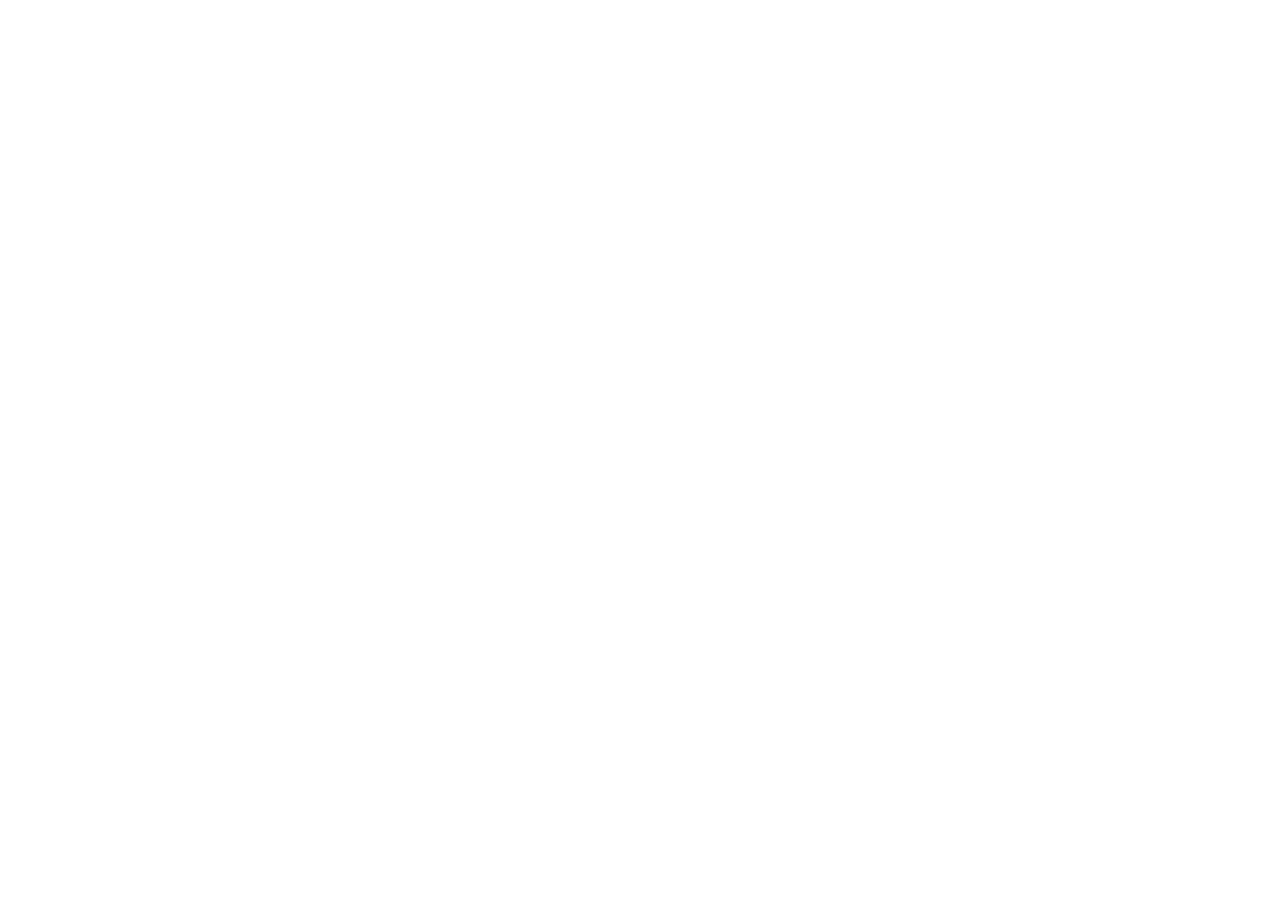
==== index.html @ 71993f77 "Add files via upload" ====
<!DOCTYPE html>
<html lang="ru">
<head>
	<meta http-equiv="Content-Type" content="text/html; charset=utf-8" />
	<meta name="format-detection" content="telephone=no">
	<meta name="viewport" content="width=device-width, initial-scale=1, user-scalable=no, maximum-scale=1">
	<title>TaxiGo admin - Routes Panel</title>
	<link rel="stylesheet" type="text/css" href="css/style.css?ver1.0" />
</head>
<body class="loaded bg-login">



	<div class="admin-login">
		<div class="logo">
			<a href="#"><img src="img/logo-dark.png" alt=""></a>
			<span class="logo__slogan">admin</span>
		</div>
		<form action="#">
			<p>Войти в админ-панель</p>

			<div class="form-field">
				<input type="text" class="form-input form-input--lg" placeholder="Логин">
			</div>
			<div class="form-field">
				<input type="password" class="form-input form-input--lg" placeholder="Пароль">
			</div>
			<input type="submit" value="Войти в панель" class="btn btn--block btn--lg">
			
		</form>
	</div>



<div class="icon-load"></div>
<script src="js/all.js?ver1.0"></script>


</body>
</html>
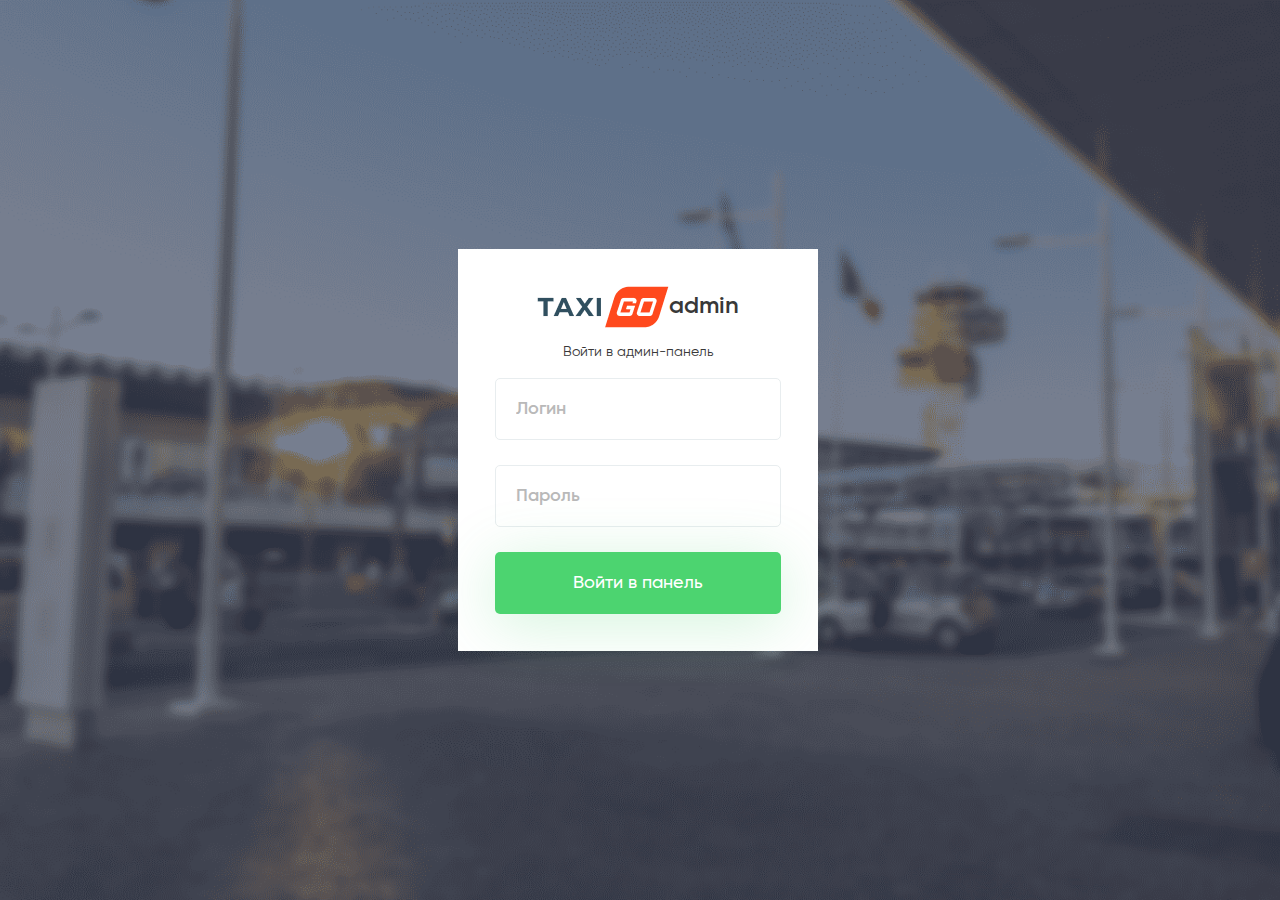
==== commit afb826d7: "Add files via upload" ====
--- a/index.html
+++ b/index.html
@@ -10,7 +10,7 @@
 <body class="loaded bg-login">
 
 
-
+<div class="box-admin">
 	<div class="admin-login">
 		<div class="logo">
 			<a href="#"><img src="img/logo-dark.png" alt=""></a>
@@ -29,7 +29,7 @@
 			
 		</form>
 	</div>
-
+</div>
 
 
 <div class="icon-load"></div>
--- a/css/style.css
+++ b/css/style.css
@@ -7,5 +7,5 @@
  * Copyright 2011-2018 The Bootstrap Authors
  * Copyright 2011-2018 Twitter, Inc.
  * Licensed under MIT (https://github.com/twbs/bootstrap/blob/master/LICENSE)
- */.container{width:100%;padding-right:1.5rem;padding-left:1.5rem;margin-right:auto;margin-left:auto}@media (min-width:1025px){.container{max-width:96rem}}@media (min-width:1200px){.container{max-width:117rem}}.container-fluid{width:100%;padding-right:1.5rem;padding-left:1.5rem;margin-right:auto;margin-left:auto}.row{display:-webkit-box;display:-webkit-flex;display:-ms-flexbox;display:flex;-webkit-flex-wrap:wrap;-ms-flex-wrap:wrap;flex-wrap:wrap;margin-right:-1.5rem;margin-left:-1.5rem}.no-gutters{margin-right:0;margin-left:0}.no-gutters>.col,.no-gutters>[class*=col-]{padding-right:0;padding-left:0}.col,.col-1,.col-10,.col-11,.col-12,.col-2,.col-3,.col-4,.col-5,.col-6,.col-7,.col-8,.col-9,.col-auto,.col-lg,.col-lg-1,.col-lg-10,.col-lg-11,.col-lg-12,.col-lg-2,.col-lg-3,.col-lg-4,.col-lg-5,.col-lg-6,.col-lg-7,.col-lg-8,.col-lg-9,.col-lg-auto,.col-md,.col-md-1,.col-md-10,.col-md-11,.col-md-12,.col-md-2,.col-md-3,.col-md-4,.col-md-5,.col-md-6,.col-md-7,.col-md-8,.col-md-9,.col-md-auto,.col-sm,.col-sm-1,.col-sm-10,.col-sm-11,.col-sm-12,.col-sm-2,.col-sm-3,.col-sm-4,.col-sm-5,.col-sm-6,.col-sm-7,.col-sm-8,.col-sm-9,.col-sm-auto,.col-xl,.col-xl-1,.col-xl-10,.col-xl-11,.col-xl-12,.col-xl-2,.col-xl-3,.col-xl-4,.col-xl-5,.col-xl-6,.col-xl-7,.col-xl-8,.col-xl-9,.col-xl-auto{position:relative;width:100%;padding-right:1.5rem;padding-left:1.5rem}.col{-ms-flex-preferred-size:0;flex-basis:0;-ms-flex-positive:1;flex-grow:1;max-width:100%}.col-auto{-ms-flex:0 0 auto;flex:0 0 auto;width:auto;max-width:100%}.col-1{-webkit-flex:0 0 8.333333%;-ms-flex:0 0 8.333333%;flex:0 0 8.333333%;max-width:8.333333%}.col-2{-webkit-flex:0 0 16.666667%;-ms-flex:0 0 16.666667%;flex:0 0 16.666667%;max-width:16.666667%}.col-3{-webkit-flex:0 0 25%;-ms-flex:0 0 25%;flex:0 0 25%;max-width:25%}.col-4{-webkit-flex:0 0 33.333333%;-ms-flex:0 0 33.333333%;flex:0 0 33.333333%;max-width:33.333333%}.col-5{-webkit-flex:0 0 41.666667%;-ms-flex:0 0 41.666667%;flex:0 0 41.666667%;max-width:41.666667%}.col-6{-webkit-flex:0 0 50%;-ms-flex:0 0 50%;flex:0 0 50%;max-width:50%}.col-7{-webkit-flex:0 0 58.333333%;-ms-flex:0 0 58.333333%;flex:0 0 58.333333%;max-width:58.333333%}.col-8{-webkit-flex:0 0 66.666667%;-ms-flex:0 0 66.666667%;flex:0 0 66.666667%;max-width:66.666667%}.col-9{-webkit-flex:0 0 75%;-ms-flex:0 0 75%;flex:0 0 75%;max-width:75%}.col-10{-webkit-flex:0 0 83.333333%;-ms-flex:0 0 83.333333%;flex:0 0 83.333333%;max-width:83.333333%}.col-11{-webkit-flex:0 0 91.666667%;-ms-flex:0 0 91.666667%;flex:0 0 91.666667%;max-width:91.666667%}.col-12{-webkit-flex:0 0 100%;-ms-flex:0 0 100%;flex:0 0 100%;max-width:100%}.order-first{-ms-flex-order:-1;order:-1}.order-last{-ms-flex-order:13;order:13}.order-0{-ms-flex-order:0;order:0}.order-1{-ms-flex-order:1;order:1}.order-2{-ms-flex-order:2;order:2}.order-3{-ms-flex-order:3;order:3}.order-4{-ms-flex-order:4;order:4}.order-5{-ms-flex-order:5;order:5}.order-6{-ms-flex-order:6;order:6}.order-7{-ms-flex-order:7;order:7}.order-8{-ms-flex-order:8;order:8}.order-9{-ms-flex-order:9;order:9}.order-10{-ms-flex-order:10;order:10}.order-11{-ms-flex-order:11;order:11}.order-12{-ms-flex-order:12;order:12}.offset-1{margin-left:8.333333%}.offset-2{margin-left:16.666667%}.offset-3{margin-left:25%}.offset-4{margin-left:33.333333%}.offset-5{margin-left:41.666667%}.offset-6{margin-left:50%}.offset-7{margin-left:58.333333%}.offset-8{margin-left:66.666667%}.offset-9{margin-left:75%}.offset-10{margin-left:83.333333%}.offset-11{margin-left:91.666667%}@media (min-width:576px){.col-sm{-ms-flex-preferred-size:0;flex-basis:0;-ms-flex-positive:1;flex-grow:1;max-width:100%}.col-sm-auto{-ms-flex:0 0 auto;flex:0 0 auto;width:auto;max-width:100%}.col-sm-1{-webkit-flex:0 0 8.333333%;-ms-flex:0 0 8.333333%;flex:0 0 8.333333%;max-width:8.333333%}.col-sm-2{-webkit-flex:0 0 16.666667%;-ms-flex:0 0 16.666667%;flex:0 0 16.666667%;max-width:16.666667%}.col-sm-3{-webkit-flex:0 0 25%;-ms-flex:0 0 25%;flex:0 0 25%;max-width:25%}.col-sm-4{-webkit-flex:0 0 33.333333%;-ms-flex:0 0 33.333333%;flex:0 0 33.333333%;max-width:33.333333%}.col-sm-5{-webkit-flex:0 0 41.666667%;-ms-flex:0 0 41.666667%;flex:0 0 41.666667%;max-width:41.666667%}.col-sm-6{-webkit-flex:0 0 50%;-ms-flex:0 0 50%;flex:0 0 50%;max-width:50%}.col-sm-7{-webkit-flex:0 0 58.333333%;-ms-flex:0 0 58.333333%;flex:0 0 58.333333%;max-width:58.333333%}.col-sm-8{-webkit-flex:0 0 66.666667%;-ms-flex:0 0 66.666667%;flex:0 0 66.666667%;max-width:66.666667%}.col-sm-9{-webkit-flex:0 0 75%;-ms-flex:0 0 75%;flex:0 0 75%;max-width:75%}.col-sm-10{-webkit-flex:0 0 83.333333%;-ms-flex:0 0 83.333333%;flex:0 0 83.333333%;max-width:83.333333%}.col-sm-11{-webkit-flex:0 0 91.666667%;-ms-flex:0 0 91.666667%;flex:0 0 91.666667%;max-width:91.666667%}.col-sm-12{-webkit-flex:0 0 100%;-ms-flex:0 0 100%;flex:0 0 100%;max-width:100%}.order-sm-first{-ms-flex-order:-1;order:-1}.order-sm-last{-ms-flex-order:13;order:13}.order-sm-0{-ms-flex-order:0;order:0}.order-sm-1{-ms-flex-order:1;order:1}.order-sm-2{-ms-flex-order:2;order:2}.order-sm-3{-ms-flex-order:3;order:3}.order-sm-4{-ms-flex-order:4;order:4}.order-sm-5{-ms-flex-order:5;order:5}.order-sm-6{-ms-flex-order:6;order:6}.order-sm-7{-ms-flex-order:7;order:7}.order-sm-8{-ms-flex-order:8;order:8}.order-sm-9{-ms-flex-order:9;order:9}.order-sm-10{-ms-flex-order:10;order:10}.order-sm-11{-ms-flex-order:11;order:11}.order-sm-12{-ms-flex-order:12;order:12}.offset-sm-0{margin-left:0}.offset-sm-1{margin-left:8.333333%}.offset-sm-2{margin-left:16.666667%}.offset-sm-3{margin-left:25%}.offset-sm-4{margin-left:33.333333%}.offset-sm-5{margin-left:41.666667%}.offset-sm-6{margin-left:50%}.offset-sm-7{margin-left:58.333333%}.offset-sm-8{margin-left:66.666667%}.offset-sm-9{margin-left:75%}.offset-sm-10{margin-left:83.333333%}.offset-sm-11{margin-left:91.666667%}}@media (min-width:768px){.col-md{-ms-flex-preferred-size:0;flex-basis:0;-ms-flex-positive:1;flex-grow:1;max-width:100%}.col-md-auto{-ms-flex:0 0 auto;flex:0 0 auto;width:auto;max-width:100%}.col-md-1{-webkit-flex:0 0 8.333333%;-ms-flex:0 0 8.333333%;flex:0 0 8.333333%;max-width:8.333333%}.col-md-2{-webkit-flex:0 0 16.666667%;-ms-flex:0 0 16.666667%;flex:0 0 16.666667%;max-width:16.666667%}.col-md-3{-webkit-flex:0 0 25%;-ms-flex:0 0 25%;flex:0 0 25%;max-width:25%}.col-md-4{-webkit-flex:0 0 33.333333%;-ms-flex:0 0 33.333333%;flex:0 0 33.333333%;max-width:33.333333%}.col-md-5{-webkit-flex:0 0 41.666667%;-ms-flex:0 0 41.666667%;flex:0 0 41.666667%;max-width:41.666667%}.col-md-6{-webkit-flex:0 0 50%;-ms-flex:0 0 50%;flex:0 0 50%;max-width:50%}.col-md-7{-webkit-flex:0 0 58.333333%;-ms-flex:0 0 58.333333%;flex:0 0 58.333333%;max-width:58.333333%}.col-md-8{-webkit-flex:0 0 66.666667%;-ms-flex:0 0 66.666667%;flex:0 0 66.666667%;max-width:66.666667%}.col-md-9{-webkit-flex:0 0 75%;-ms-flex:0 0 75%;flex:0 0 75%;max-width:75%}.col-md-10{-webkit-flex:0 0 83.333333%;-ms-flex:0 0 83.333333%;flex:0 0 83.333333%;max-width:83.333333%}.col-md-11{-webkit-flex:0 0 91.666667%;-ms-flex:0 0 91.666667%;flex:0 0 91.666667%;max-width:91.666667%}.col-md-12{-webkit-flex:0 0 100%;-ms-flex:0 0 100%;flex:0 0 100%;max-width:100%}.order-md-first{-ms-flex-order:-1;order:-1}.order-md-last{-ms-flex-order:13;order:13}.order-md-0{-ms-flex-order:0;order:0}.order-md-1{-ms-flex-order:1;order:1}.order-md-2{-ms-flex-order:2;order:2}.order-md-3{-ms-flex-order:3;order:3}.order-md-4{-ms-flex-order:4;order:4}.order-md-5{-ms-flex-order:5;order:5}.order-md-6{-ms-flex-order:6;order:6}.order-md-7{-ms-flex-order:7;order:7}.order-md-8{-ms-flex-order:8;order:8}.order-md-9{-ms-flex-order:9;order:9}.order-md-10{-ms-flex-order:10;order:10}.order-md-11{-ms-flex-order:11;order:11}.order-md-12{-ms-flex-order:12;order:12}.offset-md-0{margin-left:0}.offset-md-1{margin-left:8.333333%}.offset-md-2{margin-left:16.666667%}.offset-md-3{margin-left:25%}.offset-md-4{margin-left:33.333333%}.offset-md-5{margin-left:41.666667%}.offset-md-6{margin-left:50%}.offset-md-7{margin-left:58.333333%}.offset-md-8{margin-left:66.666667%}.offset-md-9{margin-left:75%}.offset-md-10{margin-left:83.333333%}.offset-md-11{margin-left:91.666667%}}@media (min-width:1025px){.col-lg{-ms-flex-preferred-size:0;flex-basis:0;-ms-flex-positive:1;flex-grow:1;max-width:100%}.col-lg-auto{-ms-flex:0 0 auto;flex:0 0 auto;width:auto;max-width:100%}.col-lg-1{-webkit-flex:0 0 8.333333%;-ms-flex:0 0 8.333333%;flex:0 0 8.333333%;max-width:8.333333%}.col-lg-2{-webkit-flex:0 0 16.666667%;-ms-flex:0 0 16.666667%;flex:0 0 16.666667%;max-width:16.666667%}.col-lg-3{-webkit-flex:0 0 25%;-ms-flex:0 0 25%;flex:0 0 25%;max-width:25%}.col-lg-4{-webkit-flex:0 0 33.333333%;-ms-flex:0 0 33.333333%;flex:0 0 33.333333%;max-width:33.333333%}.col-lg-5{-webkit-flex:0 0 41.666667%;-ms-flex:0 0 41.666667%;flex:0 0 41.666667%;max-width:41.666667%}.col-lg-6{-webkit-flex:0 0 50%;-ms-flex:0 0 50%;flex:0 0 50%;max-width:50%}.col-lg-7{-webkit-flex:0 0 58.333333%;-ms-flex:0 0 58.333333%;flex:0 0 58.333333%;max-width:58.333333%}.col-lg-8{-webkit-flex:0 0 66.666667%;-ms-flex:0 0 66.666667%;flex:0 0 66.666667%;max-width:66.666667%}.col-lg-9{-webkit-flex:0 0 75%;-ms-flex:0 0 75%;flex:0 0 75%;max-width:75%}.col-lg-10{-webkit-flex:0 0 83.333333%;-ms-flex:0 0 83.333333%;flex:0 0 83.333333%;max-width:83.333333%}.col-lg-11{-webkit-flex:0 0 91.666667%;-ms-flex:0 0 91.666667%;flex:0 0 91.666667%;max-width:91.666667%}.col-lg-12{-webkit-flex:0 0 100%;-ms-flex:0 0 100%;flex:0 0 100%;max-width:100%}.order-lg-first{-ms-flex-order:-1;order:-1}.order-lg-last{-ms-flex-order:13;order:13}.order-lg-0{-ms-flex-order:0;order:0}.order-lg-1{-ms-flex-order:1;order:1}.order-lg-2{-ms-flex-order:2;order:2}.order-lg-3{-ms-flex-order:3;order:3}.order-lg-4{-ms-flex-order:4;order:4}.order-lg-5{-ms-flex-order:5;order:5}.order-lg-6{-ms-flex-order:6;order:6}.order-lg-7{-ms-flex-order:7;order:7}.order-lg-8{-ms-flex-order:8;order:8}.order-lg-9{-ms-flex-order:9;order:9}.order-lg-10{-ms-flex-order:10;order:10}.order-lg-11{-ms-flex-order:11;order:11}.order-lg-12{-ms-flex-order:12;order:12}.offset-lg-0{margin-left:0}.offset-lg-1{margin-left:8.333333%}.offset-lg-2{margin-left:16.666667%}.offset-lg-3{margin-left:25%}.offset-lg-4{margin-left:33.333333%}.offset-lg-5{margin-left:41.666667%}.offset-lg-6{margin-left:50%}.offset-lg-7{margin-left:58.333333%}.offset-lg-8{margin-left:66.666667%}.offset-lg-9{margin-left:75%}.offset-lg-10{margin-left:83.333333%}.offset-lg-11{margin-left:91.666667%}}@media (min-width:1200px){.col-xl{-ms-flex-preferred-size:0;flex-basis:0;-ms-flex-positive:1;flex-grow:1;max-width:100%}.col-xl-auto{-ms-flex:0 0 auto;flex:0 0 auto;width:auto;max-width:100%}.col-xl-1{-webkit-flex:0 0 8.333333%;-ms-flex:0 0 8.333333%;flex:0 0 8.333333%;max-width:8.333333%}.col-xl-2{-webkit-flex:0 0 16.666667%;-ms-flex:0 0 16.666667%;flex:0 0 16.666667%;max-width:16.666667%}.col-xl-3{-webkit-flex:0 0 25%;-ms-flex:0 0 25%;flex:0 0 25%;max-width:25%}.col-xl-4{-webkit-flex:0 0 33.333333%;-ms-flex:0 0 33.333333%;flex:0 0 33.333333%;max-width:33.333333%}.col-xl-5{-webkit-flex:0 0 41.666667%;-ms-flex:0 0 41.666667%;flex:0 0 41.666667%;max-width:41.666667%}.col-xl-6{-webkit-flex:0 0 50%;-ms-flex:0 0 50%;flex:0 0 50%;max-width:50%}.col-xl-7{-webkit-flex:0 0 58.333333%;-ms-flex:0 0 58.333333%;flex:0 0 58.333333%;max-width:58.333333%}.col-xl-8{-webkit-flex:0 0 66.666667%;-ms-flex:0 0 66.666667%;flex:0 0 66.666667%;max-width:66.666667%}.col-xl-9{-webkit-flex:0 0 75%;-ms-flex:0 0 75%;flex:0 0 75%;max-width:75%}.col-xl-10{-webkit-flex:0 0 83.333333%;-ms-flex:0 0 83.333333%;flex:0 0 83.333333%;max-width:83.333333%}.col-xl-11{-webkit-flex:0 0 91.666667%;-ms-flex:0 0 91.666667%;flex:0 0 91.666667%;max-width:91.666667%}.col-xl-12{-webkit-flex:0 0 100%;-ms-flex:0 0 100%;flex:0 0 100%;max-width:100%}.order-xl-first{-ms-flex-order:-1;order:-1}.order-xl-last{-ms-flex-order:13;order:13}.order-xl-0{-ms-flex-order:0;order:0}.order-xl-1{-ms-flex-order:1;order:1}.order-xl-2{-ms-flex-order:2;order:2}.order-xl-3{-ms-flex-order:3;order:3}.order-xl-4{-ms-flex-order:4;order:4}.order-xl-5{-ms-flex-order:5;order:5}.order-xl-6{-ms-flex-order:6;order:6}.order-xl-7{-ms-flex-order:7;order:7}.order-xl-8{-ms-flex-order:8;order:8}.order-xl-9{-ms-flex-order:9;order:9}.order-xl-10{-ms-flex-order:10;order:10}.order-xl-11{-ms-flex-order:11;order:11}.order-xl-12{-ms-flex-order:12;order:12}.offset-xl-0{margin-left:0}.offset-xl-1{margin-left:8.333333%}.offset-xl-2{margin-left:16.666667%}.offset-xl-3{margin-left:25%}.offset-xl-4{margin-left:33.333333%}.offset-xl-5{margin-left:41.666667%}.offset-xl-6{margin-left:50%}.offset-xl-7{margin-left:58.333333%}.offset-xl-8{margin-left:66.666667%}.offset-xl-9{margin-left:75%}.offset-xl-10{margin-left:83.333333%}.offset-xl-11{margin-left:91.666667%}}@media (min-width:1600px){.col-xxl{-ms-flex-preferred-size:0;flex-basis:0;-ms-flex-positive:1;flex-grow:1;max-width:100%}.col-xxl-auto{-ms-flex:0 0 auto;flex:0 0 auto;width:auto;max-width:100%}.col-xxl-1{-webkit-flex:0 0 8.333333%;-ms-flex:0 0 8.333333%;flex:0 0 8.333333%;max-width:8.333333%}.col-xxl-2{-webkit-flex:0 0 16.666667%;-ms-flex:0 0 16.666667%;flex:0 0 16.666667%;max-width:16.666667%}.col-xxl-3{-webkit-flex:0 0 25%;-ms-flex:0 0 25%;flex:0 0 25%;max-width:25%}.col-xxl-4{-webkit-flex:0 0 33.333333%;-ms-flex:0 0 33.333333%;flex:0 0 33.333333%;max-width:33.333333%}.col-xxl-5{-webkit-flex:0 0 41.666667%;-ms-flex:0 0 41.666667%;flex:0 0 41.666667%;max-width:41.666667%}.col-xxl-6{-webkit-flex:0 0 50%;-ms-flex:0 0 50%;flex:0 0 50%;max-width:50%}.col-xxl-7{-webkit-flex:0 0 58.333333%;-ms-flex:0 0 58.333333%;flex:0 0 58.333333%;max-width:58.333333%}.col-xxl-8{-webkit-flex:0 0 66.666667%;-ms-flex:0 0 66.666667%;flex:0 0 66.666667%;max-width:66.666667%}.col-xxl-9{-webkit-flex:0 0 75%;-ms-flex:0 0 75%;flex:0 0 75%;max-width:75%}.col-xxl-10{-webkit-flex:0 0 83.333333%;-ms-flex:0 0 83.333333%;flex:0 0 83.333333%;max-width:83.333333%}.col-xxl-11{-webkit-flex:0 0 91.666667%;-ms-flex:0 0 91.666667%;flex:0 0 91.666667%;max-width:91.666667%}.col-xxl-12{-webkit-flex:0 0 100%;-ms-flex:0 0 100%;flex:0 0 100%;max-width:100%}.order-xxl-first{-ms-flex-order:-1;order:-1}.order-xxl-last{-ms-flex-order:13;order:13}.order-xxl-0{-ms-flex-order:0;order:0}.order-xxl-1{-ms-flex-order:1;order:1}.order-xxl-2{-ms-flex-order:2;order:2}.order-xxl-3{-ms-flex-order:3;order:3}.order-xxl-4{-ms-flex-order:4;order:4}.order-xxl-5{-ms-flex-order:5;order:5}.order-xxl-6{-ms-flex-order:6;order:6}.order-xxl-7{-ms-flex-order:7;order:7}.order-xxl-8{-ms-flex-order:8;order:8}.order-xxl-9{-ms-flex-order:9;order:9}.order-xxl-10{-ms-flex-order:10;order:10}.order-xxl-11{-ms-flex-order:11;order:11}.order-xxl-12{-ms-flex-order:12;order:12}.offset-xxl-0{margin-left:0}.offset-xxl-1{margin-left:8.333333%}.offset-xxl-2{margin-left:16.666667%}.offset-xxl-3{margin-left:25%}.offset-xxl-4{margin-left:33.333333%}.offset-xxl-5{margin-left:41.666667%}.offset-xxl-6{margin-left:50%}.offset-xxl-7{margin-left:58.333333%}.offset-xxl-8{margin-left:66.666667%}.offset-xxl-9{margin-left:75%}.offset-xxl-10{margin-left:83.333333%}.offset-xxl-11{margin-left:91.666667%}}.d-none{display:none!important}.d-inline{display:inline!important}.d-inline-block{display:inline-block!important}.d-block{display:block!important}.d-table{display:table!important}.d-table-row{display:table-row!important}.d-table-cell{display:table-cell!important}.d-flex{display:-ms-flexbox!important;display:flex!important}.d-inline-flex{display:-ms-inline-flexbox!important;display:inline-flex!important}@media (min-width:576px){.d-sm-none{display:none!important}.d-sm-inline{display:inline!important}.d-sm-inline-block{display:inline-block!important}.d-sm-block{display:block!important}.d-sm-table{display:table!important}.d-sm-table-row{display:table-row!important}.d-sm-table-cell{display:table-cell!important}.d-sm-flex{display:-ms-flexbox!important;display:flex!important}.d-sm-inline-flex{display:-ms-inline-flexbox!important;display:inline-flex!important}}@media (min-width:768px){.d-md-none{display:none!important}.d-md-inline{display:inline!important}.d-md-inline-block{display:inline-block!important}.d-md-block{display:block!important}.d-md-table{display:table!important}.d-md-table-row{display:table-row!important}.d-md-table-cell{display:table-cell!important}.d-md-flex{display:-ms-flexbox!important;display:flex!important}.d-md-inline-flex{display:-ms-inline-flexbox!important;display:inline-flex!important}}@media (min-width:1025px){.d-lg-none{display:none!important}.d-lg-inline{display:inline!important}.d-lg-inline-block{display:inline-block!important}.d-lg-block{display:block!important}.d-lg-table{display:table!important}.d-lg-table-row{display:table-row!important}.d-lg-table-cell{display:table-cell!important}.d-lg-flex{display:-ms-flexbox!important;display:flex!important}.d-lg-inline-flex{display:-ms-inline-flexbox!important;display:inline-flex!important}}@media (min-width:1200px){.d-xl-none{display:none!important}.d-xl-inline{display:inline!important}.d-xl-inline-block{display:inline-block!important}.d-xl-block{display:block!important}.d-xl-table{display:table!important}.d-xl-table-row{display:table-row!important}.d-xl-table-cell{display:table-cell!important}.d-xl-flex{display:-ms-flexbox!important;display:flex!important}.d-xl-inline-flex{display:-ms-inline-flexbox!important;display:inline-flex!important}}@media print{.d-print-none{display:none!important}.d-print-inline{display:inline!important}.d-print-inline-block{display:inline-block!important}.d-print-block{display:block!important}.d-print-table{display:table!important}.d-print-table-row{display:table-row!important}.d-print-table-cell{display:table-cell!important}.d-print-flex{display:-ms-flexbox!important;display:flex!important}.d-print-inline-flex{display:-ms-inline-flexbox!important;display:inline-flex!important}}.flex-row{-ms-flex-direction:row!important;flex-direction:row!important}.flex-column{-ms-flex-direction:column!important;flex-direction:column!important}.flex-row-reverse{-ms-flex-direction:row-reverse!important;flex-direction:row-reverse!important}.flex-column-reverse{-ms-flex-direction:column-reverse!important;flex-direction:column-reverse!important}.flex-wrap{-ms-flex-wrap:wrap!important;flex-wrap:wrap!important}.flex-nowrap{-ms-flex-wrap:nowrap!important;flex-wrap:nowrap!important}.flex-wrap-reverse{-ms-flex-wrap:wrap-reverse!important;flex-wrap:wrap-reverse!important}.flex-fill{-ms-flex:1 1 auto!important;flex:1 1 auto!important}.flex-grow-0{-ms-flex-positive:0!important;flex-grow:0!important}.flex-grow-1{-ms-flex-positive:1!important;flex-grow:1!important}.flex-shrink-0{-ms-flex-negative:0!important;flex-shrink:0!important}.flex-shrink-1{-ms-flex-negative:1!important;flex-shrink:1!important}.justify-content-start{-ms-flex-pack:start!important;justify-content:flex-start!important}.justify-content-end{-ms-flex-pack:end!important;justify-content:flex-end!important}.justify-content-center{-ms-flex-pack:center!important;justify-content:center!important}.justify-content-between{-ms-flex-pack:justify!important;justify-content:space-between!important}.justify-content-around{-ms-flex-pack:distribute!important;justify-content:space-around!important}.align-items-start{-ms-flex-align:start!important;align-items:flex-start!important}.align-items-end{-ms-flex-align:end!important;align-items:flex-end!important}.align-items-center{-ms-flex-align:center!important;align-items:center!important}.align-items-baseline{-ms-flex-align:baseline!important;align-items:baseline!important}.align-items-stretch{-ms-flex-align:stretch!important;align-items:stretch!important}.align-content-start{-ms-flex-line-pack:start!important;align-content:flex-start!important}.align-content-end{-ms-flex-line-pack:end!important;align-content:flex-end!important}.align-content-center{-ms-flex-line-pack:center!important;align-content:center!important}.align-content-between{-ms-flex-line-pack:justify!important;align-content:space-between!important}.align-content-around{-ms-flex-line-pack:distribute!important;align-content:space-around!important}.align-content-stretch{-ms-flex-line-pack:stretch!important;align-content:stretch!important}.align-self-auto{-ms-flex-item-align:auto!important;align-self:auto!important}.align-self-start{-ms-flex-item-align:start!important;align-self:flex-start!important}.align-self-end{-ms-flex-item-align:end!important;align-self:flex-end!important}.align-self-center{-ms-flex-item-align:center!important;align-self:center!important}.align-self-baseline{-ms-flex-item-align:baseline!important;align-self:baseline!important}.align-self-stretch{-ms-flex-item-align:stretch!important;align-self:stretch!important}.m-0{margin:0!important}.mt-0,.my-0{margin-top:0!important}.mr-0,.mx-0{margin-right:0!important}.mb-0,.my-0{margin-bottom:0!important}.ml-0,.mx-0{margin-left:0!important}.m-1{margin:.25rem!important}.mt-1,.my-1{margin-top:.25rem!important}.mr-1,.mx-1{margin-right:.25rem!important}.mb-1,.my-1{margin-bottom:.25rem!important}.ml-1,.mx-1{margin-left:.25rem!important}.m-2{margin:.5rem!important}.mt-2,.my-2{margin-top:.5rem!important}.mr-2,.mx-2{margin-right:.5rem!important}.mb-2,.my-2{margin-bottom:.5rem!important}.ml-2,.mx-2{margin-left:.5rem!important}.m-3{margin:1rem!important}.mt-3,.my-3{margin-top:1rem!important}.mr-3,.mx-3{margin-right:1rem!important}.mb-3,.my-3{margin-bottom:1rem!important}.ml-3,.mx-3{margin-left:1rem!important}.m-4{margin:1.5rem!important}.mt-4,.my-4{margin-top:1.5rem!important}.mr-4,.mx-4{margin-right:1.5rem!important}.mb-4,.my-4{margin-bottom:1.5rem!important}.ml-4,.mx-4{margin-left:1.5rem!important}.m-5{margin:3rem!important}.mt-5,.my-5{margin-top:3rem!important}.mr-5,.mx-5{margin-right:3rem!important}.mb-5,.my-5{margin-bottom:3rem!important}.ml-5,.mx-5{margin-left:3rem!important}.p-0{padding:0!important}.pt-0,.py-0{padding-top:0!important}.pr-0,.px-0{padding-right:0!important}.pb-0,.py-0{padding-bottom:0!important}.pl-0,.px-0{padding-left:0!important}.p-1{padding:.25rem!important}.pt-1,.py-1{padding-top:.25rem!important}.pr-1,.px-1{padding-right:.25rem!important}.pb-1,.py-1{padding-bottom:.25rem!important}.pl-1,.px-1{padding-left:.25rem!important}.p-2{padding:.5rem!important}.pt-2,.py-2{padding-top:.5rem!important}.pr-2,.px-2{padding-right:.5rem!important}.pb-2,.py-2{padding-bottom:.5rem!important}.pl-2,.px-2{padding-left:.5rem!important}.p-3{padding:1rem!important}.pt-3,.py-3{padding-top:1rem!important}.pr-3,.px-3{padding-right:1rem!important}.pb-3,.py-3{padding-bottom:1rem!important}.pl-3,.px-3{padding-left:1rem!important}.p-4{padding:1.5rem!important}.pt-4,.py-4{padding-top:1.5rem!important}.pr-4,.px-4{padding-right:1.5rem!important}.pb-4,.py-4{padding-bottom:1.5rem!important}.pl-4,.px-4{padding-left:1.5rem!important}.p-5{padding:3rem!important}.pt-5,.py-5{padding-top:3rem!important}.pr-5,.px-5{padding-right:3rem!important}.pb-5,.py-5{padding-bottom:3rem!important}.pl-5,.px-5{padding-left:3rem!important}.m-n1{margin:-.25rem!important}.mt-n1,.my-n1{margin-top:-.25rem!important}.mr-n1,.mx-n1{margin-right:-.25rem!important}.mb-n1,.my-n1{margin-bottom:-.25rem!important}.ml-n1,.mx-n1{margin-left:-.25rem!important}.m-n2{margin:-.5rem!important}.mt-n2,.my-n2{margin-top:-.5rem!important}.mr-n2,.mx-n2{margin-right:-.5rem!important}.mb-n2,.my-n2{margin-bottom:-.5rem!important}.ml-n2,.mx-n2{margin-left:-.5rem!important}.m-n3{margin:-1rem!important}.mt-n3,.my-n3{margin-top:-1rem!important}.mr-n3,.mx-n3{margin-right:-1rem!important}.mb-n3,.my-n3{margin-bottom:-1rem!important}.ml-n3,.mx-n3{margin-left:-1rem!important}.m-n4{margin:-1.5rem!important}.mt-n4,.my-n4{margin-top:-1.5rem!important}.mr-n4,.mx-n4{margin-right:-1.5rem!important}.mb-n4,.my-n4{margin-bottom:-1.5rem!important}.ml-n4,.mx-n4{margin-left:-1.5rem!important}.m-n5{margin:-3rem!important}.mt-n5,.my-n5{margin-top:-3rem!important}.mr-n5,.mx-n5{margin-right:-3rem!important}.mb-n5,.my-n5{margin-bottom:-3rem!important}.ml-n5,.mx-n5{margin-left:-3rem!important}.m-auto{margin:auto!important}.mt-auto,.my-auto{margin-top:auto!important}.mr-auto,.mx-auto{margin-right:auto!important}.mb-auto,.my-auto{margin-bottom:auto!important}.ml-auto,.mx-auto{margin-left:auto!important}@media (min-width:576px){.flex-sm-row{-ms-flex-direction:row!important;flex-direction:row!important}.flex-sm-column{-ms-flex-direction:column!important;flex-direction:column!important}.flex-sm-row-reverse{-ms-flex-direction:row-reverse!important;flex-direction:row-reverse!important}.flex-sm-column-reverse{-ms-flex-direction:column-reverse!important;flex-direction:column-reverse!important}.flex-sm-wrap{-ms-flex-wrap:wrap!important;flex-wrap:wrap!important}.flex-sm-nowrap{-ms-flex-wrap:nowrap!important;flex-wrap:nowrap!important}.flex-sm-wrap-reverse{-ms-flex-wrap:wrap-reverse!important;flex-wrap:wrap-reverse!important}.flex-sm-fill{-ms-flex:1 1 auto!important;flex:1 1 auto!important}.flex-sm-grow-0{-ms-flex-positive:0!important;flex-grow:0!important}.flex-sm-grow-1{-ms-flex-positive:1!important;flex-grow:1!important}.flex-sm-shrink-0{-ms-flex-negative:0!important;flex-shrink:0!important}.flex-sm-shrink-1{-ms-flex-negative:1!important;flex-shrink:1!important}.justify-content-sm-start{-ms-flex-pack:start!important;justify-content:flex-start!important}.justify-content-sm-end{-ms-flex-pack:end!important;justify-content:flex-end!important}.justify-content-sm-center{-ms-flex-pack:center!important;justify-content:center!important}.justify-content-sm-between{-ms-flex-pack:justify!important;justify-content:space-between!important}.justify-content-sm-around{-ms-flex-pack:distribute!important;justify-content:space-around!important}.align-items-sm-start{-ms-flex-align:start!important;align-items:flex-start!important}.align-items-sm-end{-ms-flex-align:end!important;align-items:flex-end!important}.align-items-sm-center{-ms-flex-align:center!important;align-items:center!important}.align-items-sm-baseline{-ms-flex-align:baseline!important;align-items:baseline!important}.align-items-sm-stretch{-ms-flex-align:stretch!important;align-items:stretch!important}.align-content-sm-start{-ms-flex-line-pack:start!important;align-content:flex-start!important}.align-content-sm-end{-ms-flex-line-pack:end!important;align-content:flex-end!important}.align-content-sm-center{-ms-flex-line-pack:center!important;align-content:center!important}.align-content-sm-between{-ms-flex-line-pack:justify!important;align-content:space-between!important}.align-content-sm-around{-ms-flex-line-pack:distribute!important;align-content:space-around!important}.align-content-sm-stretch{-ms-flex-line-pack:stretch!important;align-content:stretch!important}.align-self-sm-auto{-ms-flex-item-align:auto!important;align-self:auto!important}.align-self-sm-start{-ms-flex-item-align:start!important;align-self:flex-start!important}.align-self-sm-end{-ms-flex-item-align:end!important;align-self:flex-end!important}.align-self-sm-center{-ms-flex-item-align:center!important;align-self:center!important}.align-self-sm-baseline{-ms-flex-item-align:baseline!important;align-self:baseline!important}.align-self-sm-stretch{-ms-flex-item-align:stretch!important;align-self:stretch!important}.m-sm-0{margin:0!important}.mt-sm-0,.my-sm-0{margin-top:0!important}.mr-sm-0,.mx-sm-0{margin-right:0!important}.mb-sm-0,.my-sm-0{margin-bottom:0!important}.ml-sm-0,.mx-sm-0{margin-left:0!important}.m-sm-1{margin:.25rem!important}.mt-sm-1,.my-sm-1{margin-top:.25rem!important}.mr-sm-1,.mx-sm-1{margin-right:.25rem!important}.mb-sm-1,.my-sm-1{margin-bottom:.25rem!important}.ml-sm-1,.mx-sm-1{margin-left:.25rem!important}.m-sm-2{margin:.5rem!important}.mt-sm-2,.my-sm-2{margin-top:.5rem!important}.mr-sm-2,.mx-sm-2{margin-right:.5rem!important}.mb-sm-2,.my-sm-2{margin-bottom:.5rem!important}.ml-sm-2,.mx-sm-2{margin-left:.5rem!important}.m-sm-3{margin:1rem!important}.mt-sm-3,.my-sm-3{margin-top:1rem!important}.mr-sm-3,.mx-sm-3{margin-right:1rem!important}.mb-sm-3,.my-sm-3{margin-bottom:1rem!important}.ml-sm-3,.mx-sm-3{margin-left:1rem!important}.m-sm-4{margin:1.5rem!important}.mt-sm-4,.my-sm-4{margin-top:1.5rem!important}.mr-sm-4,.mx-sm-4{margin-right:1.5rem!important}.mb-sm-4,.my-sm-4{margin-bottom:1.5rem!important}.ml-sm-4,.mx-sm-4{margin-left:1.5rem!important}.m-sm-5{margin:3rem!important}.mt-sm-5,.my-sm-5{margin-top:3rem!important}.mr-sm-5,.mx-sm-5{margin-right:3rem!important}.mb-sm-5,.my-sm-5{margin-bottom:3rem!important}.ml-sm-5,.mx-sm-5{margin-left:3rem!important}.p-sm-0{padding:0!important}.pt-sm-0,.py-sm-0{padding-top:0!important}.pr-sm-0,.px-sm-0{padding-right:0!important}.pb-sm-0,.py-sm-0{padding-bottom:0!important}.pl-sm-0,.px-sm-0{padding-left:0!important}.p-sm-1{padding:.25rem!important}.pt-sm-1,.py-sm-1{padding-top:.25rem!important}.pr-sm-1,.px-sm-1{padding-right:.25rem!important}.pb-sm-1,.py-sm-1{padding-bottom:.25rem!important}.pl-sm-1,.px-sm-1{padding-left:.25rem!important}.p-sm-2{padding:.5rem!important}.pt-sm-2,.py-sm-2{padding-top:.5rem!important}.pr-sm-2,.px-sm-2{padding-right:.5rem!important}.pb-sm-2,.py-sm-2{padding-bottom:.5rem!important}.pl-sm-2,.px-sm-2{padding-left:.5rem!important}.p-sm-3{padding:1rem!important}.pt-sm-3,.py-sm-3{padding-top:1rem!important}.pr-sm-3,.px-sm-3{padding-right:1rem!important}.pb-sm-3,.py-sm-3{padding-bottom:1rem!important}.pl-sm-3,.px-sm-3{padding-left:1rem!important}.p-sm-4{padding:1.5rem!important}.pt-sm-4,.py-sm-4{padding-top:1.5rem!important}.pr-sm-4,.px-sm-4{padding-right:1.5rem!important}.pb-sm-4,.py-sm-4{padding-bottom:1.5rem!important}.pl-sm-4,.px-sm-4{padding-left:1.5rem!important}.p-sm-5{padding:3rem!important}.pt-sm-5,.py-sm-5{padding-top:3rem!important}.pr-sm-5,.px-sm-5{padding-right:3rem!important}.pb-sm-5,.py-sm-5{padding-bottom:3rem!important}.pl-sm-5,.px-sm-5{padding-left:3rem!important}.m-sm-n1{margin:-.25rem!important}.mt-sm-n1,.my-sm-n1{margin-top:-.25rem!important}.mr-sm-n1,.mx-sm-n1{margin-right:-.25rem!important}.mb-sm-n1,.my-sm-n1{margin-bottom:-.25rem!important}.ml-sm-n1,.mx-sm-n1{margin-left:-.25rem!important}.m-sm-n2{margin:-.5rem!important}.mt-sm-n2,.my-sm-n2{margin-top:-.5rem!important}.mr-sm-n2,.mx-sm-n2{margin-right:-.5rem!important}.mb-sm-n2,.my-sm-n2{margin-bottom:-.5rem!important}.ml-sm-n2,.mx-sm-n2{margin-left:-.5rem!important}.m-sm-n3{margin:-1rem!important}.mt-sm-n3,.my-sm-n3{margin-top:-1rem!important}.mr-sm-n3,.mx-sm-n3{margin-right:-1rem!important}.mb-sm-n3,.my-sm-n3{margin-bottom:-1rem!important}.ml-sm-n3,.mx-sm-n3{margin-left:-1rem!important}.m-sm-n4{margin:-1.5rem!important}.mt-sm-n4,.my-sm-n4{margin-top:-1.5rem!important}.mr-sm-n4,.mx-sm-n4{margin-right:-1.5rem!important}.mb-sm-n4,.my-sm-n4{margin-bottom:-1.5rem!important}.ml-sm-n4,.mx-sm-n4{margin-left:-1.5rem!important}.m-sm-n5{margin:-3rem!important}.mt-sm-n5,.my-sm-n5{margin-top:-3rem!important}.mr-sm-n5,.mx-sm-n5{margin-right:-3rem!important}.mb-sm-n5,.my-sm-n5{margin-bottom:-3rem!important}.ml-sm-n5,.mx-sm-n5{margin-left:-3rem!important}.m-sm-auto{margin:auto!important}.mt-sm-auto,.my-sm-auto{margin-top:auto!important}.mr-sm-auto,.mx-sm-auto{margin-right:auto!important}.mb-sm-auto,.my-sm-auto{margin-bottom:auto!important}.ml-sm-auto,.mx-sm-auto{margin-left:auto!important}}@media (min-width:768px){.flex-md-row{-ms-flex-direction:row!important;flex-direction:row!important}.flex-md-column{-ms-flex-direction:column!important;flex-direction:column!important}.flex-md-row-reverse{-ms-flex-direction:row-reverse!important;flex-direction:row-reverse!important}.flex-md-column-reverse{-ms-flex-direction:column-reverse!important;flex-direction:column-reverse!important}.flex-md-wrap{-ms-flex-wrap:wrap!important;flex-wrap:wrap!important}.flex-md-nowrap{-ms-flex-wrap:nowrap!important;flex-wrap:nowrap!important}.flex-md-wrap-reverse{-ms-flex-wrap:wrap-reverse!important;flex-wrap:wrap-reverse!important}.flex-md-fill{-ms-flex:1 1 auto!important;flex:1 1 auto!important}.flex-md-grow-0{-ms-flex-positive:0!important;flex-grow:0!important}.flex-md-grow-1{-ms-flex-positive:1!important;flex-grow:1!important}.flex-md-shrink-0{-ms-flex-negative:0!important;flex-shrink:0!important}.flex-md-shrink-1{-ms-flex-negative:1!important;flex-shrink:1!important}.justify-content-md-start{-ms-flex-pack:start!important;justify-content:flex-start!important}.justify-content-md-end{-ms-flex-pack:end!important;justify-content:flex-end!important}.justify-content-md-center{-ms-flex-pack:center!important;justify-content:center!important}.justify-content-md-between{-ms-flex-pack:justify!important;justify-content:space-between!important}.justify-content-md-around{-ms-flex-pack:distribute!important;justify-content:space-around!important}.align-items-md-start{-ms-flex-align:start!important;align-items:flex-start!important}.align-items-md-end{-ms-flex-align:end!important;align-items:flex-end!important}.align-items-md-center{-ms-flex-align:center!important;align-items:center!important}.align-items-md-baseline{-ms-flex-align:baseline!important;align-items:baseline!important}.align-items-md-stretch{-ms-flex-align:stretch!important;align-items:stretch!important}.align-content-md-start{-ms-flex-line-pack:start!important;align-content:flex-start!important}.align-content-md-end{-ms-flex-line-pack:end!important;align-content:flex-end!important}.align-content-md-center{-ms-flex-line-pack:center!important;align-content:center!important}.align-content-md-between{-ms-flex-line-pack:justify!important;align-content:space-between!important}.align-content-md-around{-ms-flex-line-pack:distribute!important;align-content:space-around!important}.align-content-md-stretch{-ms-flex-line-pack:stretch!important;align-content:stretch!important}.align-self-md-auto{-ms-flex-item-align:auto!important;align-self:auto!important}.align-self-md-start{-ms-flex-item-align:start!important;align-self:flex-start!important}.align-self-md-end{-ms-flex-item-align:end!important;align-self:flex-end!important}.align-self-md-center{-ms-flex-item-align:center!important;align-self:center!important}.align-self-md-baseline{-ms-flex-item-align:baseline!important;align-self:baseline!important}.align-self-md-stretch{-ms-flex-item-align:stretch!important;align-self:stretch!important}.m-md-0{margin:0!important}.mt-md-0,.my-md-0{margin-top:0!important}.mr-md-0,.mx-md-0{margin-right:0!important}.mb-md-0,.my-md-0{margin-bottom:0!important}.ml-md-0,.mx-md-0{margin-left:0!important}.m-md-1{margin:.25rem!important}.mt-md-1,.my-md-1{margin-top:.25rem!important}.mr-md-1,.mx-md-1{margin-right:.25rem!important}.mb-md-1,.my-md-1{margin-bottom:.25rem!important}.ml-md-1,.mx-md-1{margin-left:.25rem!important}.m-md-2{margin:.5rem!important}.mt-md-2,.my-md-2{margin-top:.5rem!important}.mr-md-2,.mx-md-2{margin-right:.5rem!important}.mb-md-2,.my-md-2{margin-bottom:.5rem!important}.ml-md-2,.mx-md-2{margin-left:.5rem!important}.m-md-3{margin:1rem!important}.mt-md-3,.my-md-3{margin-top:1rem!important}.mr-md-3,.mx-md-3{margin-right:1rem!important}.mb-md-3,.my-md-3{margin-bottom:1rem!important}.ml-md-3,.mx-md-3{margin-left:1rem!important}.m-md-4{margin:1.5rem!important}.mt-md-4,.my-md-4{margin-top:1.5rem!important}.mr-md-4,.mx-md-4{margin-right:1.5rem!important}.mb-md-4,.my-md-4{margin-bottom:1.5rem!important}.ml-md-4,.mx-md-4{margin-left:1.5rem!important}.m-md-5{margin:3rem!important}.mt-md-5,.my-md-5{margin-top:3rem!important}.mr-md-5,.mx-md-5{margin-right:3rem!important}.mb-md-5,.my-md-5{margin-bottom:3rem!important}.ml-md-5,.mx-md-5{margin-left:3rem!important}.p-md-0{padding:0!important}.pt-md-0,.py-md-0{padding-top:0!important}.pr-md-0,.px-md-0{padding-right:0!important}.pb-md-0,.py-md-0{padding-bottom:0!important}.pl-md-0,.px-md-0{padding-left:0!important}.p-md-1{padding:.25rem!important}.pt-md-1,.py-md-1{padding-top:.25rem!important}.pr-md-1,.px-md-1{padding-right:.25rem!important}.pb-md-1,.py-md-1{padding-bottom:.25rem!important}.pl-md-1,.px-md-1{padding-left:.25rem!important}.p-md-2{padding:.5rem!important}.pt-md-2,.py-md-2{padding-top:.5rem!important}.pr-md-2,.px-md-2{padding-right:.5rem!important}.pb-md-2,.py-md-2{padding-bottom:.5rem!important}.pl-md-2,.px-md-2{padding-left:.5rem!important}.p-md-3{padding:1rem!important}.pt-md-3,.py-md-3{padding-top:1rem!important}.pr-md-3,.px-md-3{padding-right:1rem!important}.pb-md-3,.py-md-3{padding-bottom:1rem!important}.pl-md-3,.px-md-3{padding-left:1rem!important}.p-md-4{padding:1.5rem!important}.pt-md-4,.py-md-4{padding-top:1.5rem!important}.pr-md-4,.px-md-4{padding-right:1.5rem!important}.pb-md-4,.py-md-4{padding-bottom:1.5rem!important}.pl-md-4,.px-md-4{padding-left:1.5rem!important}.p-md-5{padding:3rem!important}.pt-md-5,.py-md-5{padding-top:3rem!important}.pr-md-5,.px-md-5{padding-right:3rem!important}.pb-md-5,.py-md-5{padding-bottom:3rem!important}.pl-md-5,.px-md-5{padding-left:3rem!important}.m-md-n1{margin:-.25rem!important}.mt-md-n1,.my-md-n1{margin-top:-.25rem!important}.mr-md-n1,.mx-md-n1{margin-right:-.25rem!important}.mb-md-n1,.my-md-n1{margin-bottom:-.25rem!important}.ml-md-n1,.mx-md-n1{margin-left:-.25rem!important}.m-md-n2{margin:-.5rem!important}.mt-md-n2,.my-md-n2{margin-top:-.5rem!important}.mr-md-n2,.mx-md-n2{margin-right:-.5rem!important}.mb-md-n2,.my-md-n2{margin-bottom:-.5rem!important}.ml-md-n2,.mx-md-n2{margin-left:-.5rem!important}.m-md-n3{margin:-1rem!important}.mt-md-n3,.my-md-n3{margin-top:-1rem!important}.mr-md-n3,.mx-md-n3{margin-right:-1rem!important}.mb-md-n3,.my-md-n3{margin-bottom:-1rem!important}.ml-md-n3,.mx-md-n3{margin-left:-1rem!important}.m-md-n4{margin:-1.5rem!important}.mt-md-n4,.my-md-n4{margin-top:-1.5rem!important}.mr-md-n4,.mx-md-n4{margin-right:-1.5rem!important}.mb-md-n4,.my-md-n4{margin-bottom:-1.5rem!important}.ml-md-n4,.mx-md-n4{margin-left:-1.5rem!important}.m-md-n5{margin:-3rem!important}.mt-md-n5,.my-md-n5{margin-top:-3rem!important}.mr-md-n5,.mx-md-n5{margin-right:-3rem!important}.mb-md-n5,.my-md-n5{margin-bottom:-3rem!important}.ml-md-n5,.mx-md-n5{margin-left:-3rem!important}.m-md-auto{margin:auto!important}.mt-md-auto,.my-md-auto{margin-top:auto!important}.mr-md-auto,.mx-md-auto{margin-right:auto!important}.mb-md-auto,.my-md-auto{margin-bottom:auto!important}.ml-md-auto,.mx-md-auto{margin-left:auto!important}}@media (min-width:1025px){.flex-lg-row{-ms-flex-direction:row!important;flex-direction:row!important}.flex-lg-column{-ms-flex-direction:column!important;flex-direction:column!important}.flex-lg-row-reverse{-ms-flex-direction:row-reverse!important;flex-direction:row-reverse!important}.flex-lg-column-reverse{-ms-flex-direction:column-reverse!important;flex-direction:column-reverse!important}.flex-lg-wrap{-ms-flex-wrap:wrap!important;flex-wrap:wrap!important}.flex-lg-nowrap{-ms-flex-wrap:nowrap!important;flex-wrap:nowrap!important}.flex-lg-wrap-reverse{-ms-flex-wrap:wrap-reverse!important;flex-wrap:wrap-reverse!important}.flex-lg-fill{-ms-flex:1 1 auto!important;flex:1 1 auto!important}.flex-lg-grow-0{-ms-flex-positive:0!important;flex-grow:0!important}.flex-lg-grow-1{-ms-flex-positive:1!important;flex-grow:1!important}.flex-lg-shrink-0{-ms-flex-negative:0!important;flex-shrink:0!important}.flex-lg-shrink-1{-ms-flex-negative:1!important;flex-shrink:1!important}.justify-content-lg-start{-ms-flex-pack:start!important;justify-content:flex-start!important}.justify-content-lg-end{-ms-flex-pack:end!important;justify-content:flex-end!important}.justify-content-lg-center{-ms-flex-pack:center!important;justify-content:center!important}.justify-content-lg-between{-ms-flex-pack:justify!important;justify-content:space-between!important}.justify-content-lg-around{-ms-flex-pack:distribute!important;justify-content:space-around!important}.align-items-lg-start{-ms-flex-align:start!important;align-items:flex-start!important}.align-items-lg-end{-ms-flex-align:end!important;align-items:flex-end!important}.align-items-lg-center{-ms-flex-align:center!important;align-items:center!important}.align-items-lg-baseline{-ms-flex-align:baseline!important;align-items:baseline!important}.align-items-lg-stretch{-ms-flex-align:stretch!important;align-items:stretch!important}.align-content-lg-start{-ms-flex-line-pack:start!important;align-content:flex-start!important}.align-content-lg-end{-ms-flex-line-pack:end!important;align-content:flex-end!important}.align-content-lg-center{-ms-flex-line-pack:center!important;align-content:center!important}.align-content-lg-between{-ms-flex-line-pack:justify!important;align-content:space-between!important}.align-content-lg-around{-ms-flex-line-pack:distribute!important;align-content:space-around!important}.align-content-lg-stretch{-ms-flex-line-pack:stretch!important;align-content:stretch!important}.align-self-lg-auto{-ms-flex-item-align:auto!important;align-self:auto!important}.align-self-lg-start{-ms-flex-item-align:start!important;align-self:flex-start!important}.align-self-lg-end{-ms-flex-item-align:end!important;align-self:flex-end!important}.align-self-lg-center{-ms-flex-item-align:center!important;align-self:center!important}.align-self-lg-baseline{-ms-flex-item-align:baseline!important;align-self:baseline!important}.align-self-lg-stretch{-ms-flex-item-align:stretch!important;align-self:stretch!important}.m-lg-0{margin:0!important}.mt-lg-0,.my-lg-0{margin-top:0!important}.mr-lg-0,.mx-lg-0{margin-right:0!important}.mb-lg-0,.my-lg-0{margin-bottom:0!important}.ml-lg-0,.mx-lg-0{margin-left:0!important}.m-lg-1{margin:.25rem!important}.mt-lg-1,.my-lg-1{margin-top:.25rem!important}.mr-lg-1,.mx-lg-1{margin-right:.25rem!important}.mb-lg-1,.my-lg-1{margin-bottom:.25rem!important}.ml-lg-1,.mx-lg-1{margin-left:.25rem!important}.m-lg-2{margin:.5rem!important}.mt-lg-2,.my-lg-2{margin-top:.5rem!important}.mr-lg-2,.mx-lg-2{margin-right:.5rem!important}.mb-lg-2,.my-lg-2{margin-bottom:.5rem!important}.ml-lg-2,.mx-lg-2{margin-left:.5rem!important}.m-lg-3{margin:1rem!important}.mt-lg-3,.my-lg-3{margin-top:1rem!important}.mr-lg-3,.mx-lg-3{margin-right:1rem!important}.mb-lg-3,.my-lg-3{margin-bottom:1rem!important}.ml-lg-3,.mx-lg-3{margin-left:1rem!important}.m-lg-4{margin:1.5rem!important}.mt-lg-4,.my-lg-4{margin-top:1.5rem!important}.mr-lg-4,.mx-lg-4{margin-right:1.5rem!important}.mb-lg-4,.my-lg-4{margin-bottom:1.5rem!important}.ml-lg-4,.mx-lg-4{margin-left:1.5rem!important}.m-lg-5{margin:3rem!important}.mt-lg-5,.my-lg-5{margin-top:3rem!important}.mr-lg-5,.mx-lg-5{margin-right:3rem!important}.mb-lg-5,.my-lg-5{margin-bottom:3rem!important}.ml-lg-5,.mx-lg-5{margin-left:3rem!important}.p-lg-0{padding:0!important}.pt-lg-0,.py-lg-0{padding-top:0!important}.pr-lg-0,.px-lg-0{padding-right:0!important}.pb-lg-0,.py-lg-0{padding-bottom:0!important}.pl-lg-0,.px-lg-0{padding-left:0!important}.p-lg-1{padding:.25rem!important}.pt-lg-1,.py-lg-1{padding-top:.25rem!important}.pr-lg-1,.px-lg-1{padding-right:.25rem!important}.pb-lg-1,.py-lg-1{padding-bottom:.25rem!important}.pl-lg-1,.px-lg-1{padding-left:.25rem!important}.p-lg-2{padding:.5rem!important}.pt-lg-2,.py-lg-2{padding-top:.5rem!important}.pr-lg-2,.px-lg-2{padding-right:.5rem!important}.pb-lg-2,.py-lg-2{padding-bottom:.5rem!important}.pl-lg-2,.px-lg-2{padding-left:.5rem!important}.p-lg-3{padding:1rem!important}.pt-lg-3,.py-lg-3{padding-top:1rem!important}.pr-lg-3,.px-lg-3{padding-right:1rem!important}.pb-lg-3,.py-lg-3{padding-bottom:1rem!important}.pl-lg-3,.px-lg-3{padding-left:1rem!important}.p-lg-4{padding:1.5rem!important}.pt-lg-4,.py-lg-4{padding-top:1.5rem!important}.pr-lg-4,.px-lg-4{padding-right:1.5rem!important}.pb-lg-4,.py-lg-4{padding-bottom:1.5rem!important}.pl-lg-4,.px-lg-4{padding-left:1.5rem!important}.p-lg-5{padding:3rem!important}.pt-lg-5,.py-lg-5{padding-top:3rem!important}.pr-lg-5,.px-lg-5{padding-right:3rem!important}.pb-lg-5,.py-lg-5{padding-bottom:3rem!important}.pl-lg-5,.px-lg-5{padding-left:3rem!important}.m-lg-n1{margin:-.25rem!important}.mt-lg-n1,.my-lg-n1{margin-top:-.25rem!important}.mr-lg-n1,.mx-lg-n1{margin-right:-.25rem!important}.mb-lg-n1,.my-lg-n1{margin-bottom:-.25rem!important}.ml-lg-n1,.mx-lg-n1{margin-left:-.25rem!important}.m-lg-n2{margin:-.5rem!important}.mt-lg-n2,.my-lg-n2{margin-top:-.5rem!important}.mr-lg-n2,.mx-lg-n2{margin-right:-.5rem!important}.mb-lg-n2,.my-lg-n2{margin-bottom:-.5rem!important}.ml-lg-n2,.mx-lg-n2{margin-left:-.5rem!important}.m-lg-n3{margin:-1rem!important}.mt-lg-n3,.my-lg-n3{margin-top:-1rem!important}.mr-lg-n3,.mx-lg-n3{margin-right:-1rem!important}.mb-lg-n3,.my-lg-n3{margin-bottom:-1rem!important}.ml-lg-n3,.mx-lg-n3{margin-left:-1rem!important}.m-lg-n4{margin:-1.5rem!important}.mt-lg-n4,.my-lg-n4{margin-top:-1.5rem!important}.mr-lg-n4,.mx-lg-n4{margin-right:-1.5rem!important}.mb-lg-n4,.my-lg-n4{margin-bottom:-1.5rem!important}.ml-lg-n4,.mx-lg-n4{margin-left:-1.5rem!important}.m-lg-n5{margin:-3rem!important}.mt-lg-n5,.my-lg-n5{margin-top:-3rem!important}.mr-lg-n5,.mx-lg-n5{margin-right:-3rem!important}.mb-lg-n5,.my-lg-n5{margin-bottom:-3rem!important}.ml-lg-n5,.mx-lg-n5{margin-left:-3rem!important}.m-lg-auto{margin:auto!important}.mt-lg-auto,.my-lg-auto{margin-top:auto!important}.mr-lg-auto,.mx-lg-auto{margin-right:auto!important}.mb-lg-auto,.my-lg-auto{margin-bottom:auto!important}.ml-lg-auto,.mx-lg-auto{margin-left:auto!important}}@media (min-width:1200px){.flex-xl-row{-ms-flex-direction:row!important;flex-direction:row!important}.flex-xl-column{-ms-flex-direction:column!important;flex-direction:column!important}.flex-xl-row-reverse{-ms-flex-direction:row-reverse!important;flex-direction:row-reverse!important}.flex-xl-column-reverse{-ms-flex-direction:column-reverse!important;flex-direction:column-reverse!important}.flex-xl-wrap{-ms-flex-wrap:wrap!important;flex-wrap:wrap!important}.flex-xl-nowrap{-ms-flex-wrap:nowrap!important;flex-wrap:nowrap!important}.flex-xl-wrap-reverse{-ms-flex-wrap:wrap-reverse!important;flex-wrap:wrap-reverse!important}.flex-xl-fill{-ms-flex:1 1 auto!important;flex:1 1 auto!important}.flex-xl-grow-0{-ms-flex-positive:0!important;flex-grow:0!important}.flex-xl-grow-1{-ms-flex-positive:1!important;flex-grow:1!important}.flex-xl-shrink-0{-ms-flex-negative:0!important;flex-shrink:0!important}.flex-xl-shrink-1{-ms-flex-negative:1!important;flex-shrink:1!important}.justify-content-xl-start{-ms-flex-pack:start!important;justify-content:flex-start!important}.justify-content-xl-end{-ms-flex-pack:end!important;justify-content:flex-end!important}.justify-content-xl-center{-ms-flex-pack:center!important;justify-content:center!important}.justify-content-xl-between{-ms-flex-pack:justify!important;justify-content:space-between!important}.justify-content-xl-around{-ms-flex-pack:distribute!important;justify-content:space-around!important}.align-items-xl-start{-ms-flex-align:start!important;align-items:flex-start!important}.align-items-xl-end{-ms-flex-align:end!important;align-items:flex-end!important}.align-items-xl-center{-ms-flex-align:center!important;align-items:center!important}.align-items-xl-baseline{-ms-flex-align:baseline!important;align-items:baseline!important}.align-items-xl-stretch{-ms-flex-align:stretch!important;align-items:stretch!important}.align-content-xl-start{-ms-flex-line-pack:start!important;align-content:flex-start!important}.align-content-xl-end{-ms-flex-line-pack:end!important;align-content:flex-end!important}.align-content-xl-center{-ms-flex-line-pack:center!important;align-content:center!important}.align-content-xl-between{-ms-flex-line-pack:justify!important;align-content:space-between!important}.align-content-xl-around{-ms-flex-line-pack:distribute!important;align-content:space-around!important}.align-content-xl-stretch{-ms-flex-line-pack:stretch!important;align-content:stretch!important}.align-self-xl-auto{-ms-flex-item-align:auto!important;align-self:auto!important}.align-self-xl-start{-ms-flex-item-align:start!important;align-self:flex-start!important}.align-self-xl-end{-ms-flex-item-align:end!important;align-self:flex-end!important}.align-self-xl-center{-ms-flex-item-align:center!important;align-self:center!important}.align-self-xl-baseline{-ms-flex-item-align:baseline!important;align-self:baseline!important}.align-self-xl-stretch{-ms-flex-item-align:stretch!important;align-self:stretch!important}.m-xl-0{margin:0!important}.mt-xl-0,.my-xl-0{margin-top:0!important}.mr-xl-0,.mx-xl-0{margin-right:0!important}.mb-xl-0,.my-xl-0{margin-bottom:0!important}.ml-xl-0,.mx-xl-0{margin-left:0!important}.m-xl-1{margin:.25rem!important}.mt-xl-1,.my-xl-1{margin-top:.25rem!important}.mr-xl-1,.mx-xl-1{margin-right:.25rem!important}.mb-xl-1,.my-xl-1{margin-bottom:.25rem!important}.ml-xl-1,.mx-xl-1{margin-left:.25rem!important}.m-xl-2{margin:.5rem!important}.mt-xl-2,.my-xl-2{margin-top:.5rem!important}.mr-xl-2,.mx-xl-2{margin-right:.5rem!important}.mb-xl-2,.my-xl-2{margin-bottom:.5rem!important}.ml-xl-2,.mx-xl-2{margin-left:.5rem!important}.m-xl-3{margin:1rem!important}.mt-xl-3,.my-xl-3{margin-top:1rem!important}.mr-xl-3,.mx-xl-3{margin-right:1rem!important}.mb-xl-3,.my-xl-3{margin-bottom:1rem!important}.ml-xl-3,.mx-xl-3{margin-left:1rem!important}.m-xl-4{margin:1.5rem!important}.mt-xl-4,.my-xl-4{margin-top:1.5rem!important}.mr-xl-4,.mx-xl-4{margin-right:1.5rem!important}.mb-xl-4,.my-xl-4{margin-bottom:1.5rem!important}.ml-xl-4,.mx-xl-4{margin-left:1.5rem!important}.m-xl-5{margin:3rem!important}.mt-xl-5,.my-xl-5{margin-top:3rem!important}.mr-xl-5,.mx-xl-5{margin-right:3rem!important}.mb-xl-5,.my-xl-5{margin-bottom:3rem!important}.ml-xl-5,.mx-xl-5{margin-left:3rem!important}.p-xl-0{padding:0!important}.pt-xl-0,.py-xl-0{padding-top:0!important}.pr-xl-0,.px-xl-0{padding-right:0!important}.pb-xl-0,.py-xl-0{padding-bottom:0!important}.pl-xl-0,.px-xl-0{padding-left:0!important}.p-xl-1{padding:.25rem!important}.pt-xl-1,.py-xl-1{padding-top:.25rem!important}.pr-xl-1,.px-xl-1{padding-right:.25rem!important}.pb-xl-1,.py-xl-1{padding-bottom:.25rem!important}.pl-xl-1,.px-xl-1{padding-left:.25rem!important}.p-xl-2{padding:.5rem!important}.pt-xl-2,.py-xl-2{padding-top:.5rem!important}.pr-xl-2,.px-xl-2{padding-right:.5rem!important}.pb-xl-2,.py-xl-2{padding-bottom:.5rem!important}.pl-xl-2,.px-xl-2{padding-left:.5rem!important}.p-xl-3{padding:1rem!important}.pt-xl-3,.py-xl-3{padding-top:1rem!important}.pr-xl-3,.px-xl-3{padding-right:1rem!important}.pb-xl-3,.py-xl-3{padding-bottom:1rem!important}.pl-xl-3,.px-xl-3{padding-left:1rem!important}.p-xl-4{padding:1.5rem!important}.pt-xl-4,.py-xl-4{padding-top:1.5rem!important}.pr-xl-4,.px-xl-4{padding-right:1.5rem!important}.pb-xl-4,.py-xl-4{padding-bottom:1.5rem!important}.pl-xl-4,.px-xl-4{padding-left:1.5rem!important}.p-xl-5{padding:3rem!important}.pt-xl-5,.py-xl-5{padding-top:3rem!important}.pr-xl-5,.px-xl-5{padding-right:3rem!important}.pb-xl-5,.py-xl-5{padding-bottom:3rem!important}.pl-xl-5,.px-xl-5{padding-left:3rem!important}.m-xl-n1{margin:-.25rem!important}.mt-xl-n1,.my-xl-n1{margin-top:-.25rem!important}.mr-xl-n1,.mx-xl-n1{margin-right:-.25rem!important}.mb-xl-n1,.my-xl-n1{margin-bottom:-.25rem!important}.ml-xl-n1,.mx-xl-n1{margin-left:-.25rem!important}.m-xl-n2{margin:-.5rem!important}.mt-xl-n2,.my-xl-n2{margin-top:-.5rem!important}.mr-xl-n2,.mx-xl-n2{margin-right:-.5rem!important}.mb-xl-n2,.my-xl-n2{margin-bottom:-.5rem!important}.ml-xl-n2,.mx-xl-n2{margin-left:-.5rem!important}.m-xl-n3{margin:-1rem!important}.mt-xl-n3,.my-xl-n3{margin-top:-1rem!important}.mr-xl-n3,.mx-xl-n3{margin-right:-1rem!important}.mb-xl-n3,.my-xl-n3{margin-bottom:-1rem!important}.ml-xl-n3,.mx-xl-n3{margin-left:-1rem!important}.m-xl-n4{margin:-1.5rem!important}.mt-xl-n4,.my-xl-n4{margin-top:-1.5rem!important}.mr-xl-n4,.mx-xl-n4{margin-right:-1.5rem!important}.mb-xl-n4,.my-xl-n4{margin-bottom:-1.5rem!important}.ml-xl-n4,.mx-xl-n4{margin-left:-1.5rem!important}.m-xl-n5{margin:-3rem!important}.mt-xl-n5,.my-xl-n5{margin-top:-3rem!important}.mr-xl-n5,.mx-xl-n5{margin-right:-3rem!important}.mb-xl-n5,.my-xl-n5{margin-bottom:-3rem!important}.ml-xl-n5,.mx-xl-n5{margin-left:-3rem!important}.m-xl-auto{margin:auto!important}.mt-xl-auto,.my-xl-auto{margin-top:auto!important}.mr-xl-auto,.mx-xl-auto{margin-right:auto!important}.mb-xl-auto,.my-xl-auto{margin-bottom:auto!important}.ml-xl-auto,.mx-xl-auto{margin-left:auto!important}}a,abbr,acronym,address,applet,article,aside,audio,b,big,blockquote,body,canvas,caption,center,cite,code,dd,del,details,dfn,div,dl,dt,em,embed,fieldset,figcaption,figure,footer,form,h1,h2,h3,h4,h5,h6,header,hgroup,html,i,iframe,img,ins,kbd,label,legend,li,main,mark,menu,nav,object,ol,output,p,pre,q,ruby,s,samp,section,small,span,strike,strong,sub,summary,sup,table,tbody,td,tfoot,th,thead,time,tr,tt,u,ul,var,video{margin:0;padding:0;border:0;font-size:100%}article,aside,details,figcaption,figure,footer,header,hgroup,main,menu,nav,section{display:block}blockquote,q{quotes:none}blockquote:after,blockquote:before,q:after,q:before{content:'';content:none}table{border-collapse:collapse;border-width:0;padding:0;margin:0}html{height:100%;-webkit-text-size-adjust:none;-ms-text-size-adjust:none;font-size:62.5%}input,textarea{color:#333;outline:0;border-radius:0;-moz-border-radius:0;-webkit-border-radius:0;-webkit-appearance:none}button,input[type=button],input[type=submit]{cursor:pointer;-webkit-appearance:none;outline:0}input[type=search]{-webkit-appearance:none}::-ms-clear{width:0;height:0}form,td{margin:0;padding:0}a{color:inherit;font-family:inherit;-webkit-transition:.3s linear;transition:.3s linear;text-decoration:none;outline:0;-webkit-tap-highlight-color:transparent;-webkit-tap-highlight-color:transparent}*,:after,:before{box-sizing:border-box}@font-face{font-family:Gilroy;src:url(../fonts/Gilroy-Regular.eot);src:url(../fonts/Gilroy-Regular.eot?#iefix) format("embedded-opentype"),url(../fonts/Gilroy-Regular.woff2) format("woff2"),url(../fonts/Gilroy-Regular.woff?ver1.0) format("woff"),url(../fonts/Gilroy-Regular.ttf) format("truetype"),url(../fonts/Gilroy-Regular.svg#Gilroy-Regular) format("svg");font-weight:400;font-style:normal}@font-face{font-family:Gilroy;src:url(../fonts/Gilroy-Medium.eot);src:url(../fonts/Gilroy-Medium.eot?#iefix) format("embedded-opentype"),url(../fonts/Gilroy-Medium.woff2) format("woff2"),url(../fonts/Gilroy-Medium.woff?ver1.0) format("woff"),url(../fonts/Gilroy-Medium.ttf) format("truetype"),url(../fonts/Gilroy-Medium.svg#Gilroy-Medium) format("svg");font-weight:500;font-style:normal}@font-face{font-family:Gilroy;src:url(../fonts/Gilroy-Semibold.eot);src:url(../fonts/Gilroy-Semibold.eot?#iefix) format("embedded-opentype"),url(../fonts/Gilroy-Semibold.woff2) format("woff2"),url(../fonts/Gilroy-Semibold.woff?ver1.0) format("woff"),url(../fonts/Gilroy-Semibold.ttf) format("truetype"),url(../fonts/Gilroy-Semibold.svg#Gilroy-Semibold) format("svg");font-weight:600;font-style:normal}@font-face{font-family:Gilroy;src:url(../fonts/Gilroy-Bold.eot);src:url(../fonts/Gilroy-Bold.eot?#iefix) format("embedded-opentype"),url(../fonts/Gilroy-Bold.woff2) format("woff2"),url(../fonts/Gilroy-Bold.woff?ver1.0) format("woff"),url(../fonts/Gilroy-Bold.ttf) format("truetype"),url(../fonts/Gilroy-Bold.svg#Gilroy-Bold) format("svg");font-weight:700;font-style:normal}@font-face{font-family:Gilroy;src:url(../fonts/Gilroy-Extrabold.eot);src:url(../fonts/Gilroy-Extrabold.eot?#iefix) format("embedded-opentype"),url(../fonts/Gilroy-Extrabold.woff2) format("woff2"),url(../fonts/Gilroy-Extrabold.woff?ver1.0) format("woff"),url(../fonts/Gilroy-Extrabold.ttf) format("truetype"),url(../fonts/Gilroy-Extrabold.svg#Gilroy-Extrabold) format("svg");font-weight:900;font-style:normal}.jq-checkbox{top:-1px;vertical-align:middle;width:16px;height:16px;margin:0 4px 0 0;border:1px solid #aaa;border-radius:3px;background:#fff;cursor:pointer}.jq-checkbox.checked .jq-checkbox__div{width:10px;height:10px;margin:2px 0 0 2px;border-radius:2px;background:#08c}.jq-checkbox.disabled{opacity:.55}.jq-radio{top:-1px;vertical-align:middle;width:16px;height:16px;margin:0 4px 0 0;border:1px solid #aaa;border-radius:50%;background:#fff;cursor:pointer}.jq-radio.checked .jq-radio__div{width:8px;height:8px;margin:3px 0 0 3px;border-radius:50%;background:#08c}.jq-radio.disabled{opacity:.55}.jq-file{cursor:pointer;white-space:nowrap;background:0 0;max-width:100%}.jq-file input{height:5rem;line-height:1em;cursor:pointer;left:0;width:100%;z-index:1;bottom:0}.jq-file.form-control{border:none!important;padding:0!important}.jq-file__name{-webkit-box-align:center;-webkit-align-items:center;-ms-flex-align:center;align-items:center;height:5rem;color:#2b2b2b;font-size:1.8rem;font-family:Gilroy;display:none;font-weight:500;border:none;line-height:5rem;padding:0;cursor:pointer}.jq-file__browse{padding:0 4.5rem;display:-webkit-box;display:-webkit-flex;display:-ms-flexbox;display:flex;-webkit-box-pack:center;-webkit-justify-content:center;-ms-flex-pack:center;justify-content:center;-webkit-box-align:center;-webkit-align-items:center;-ms-flex-align:center;align-items:center;height:5rem;color:#2b2b2b;font-size:1.8rem;font-family:Gilroy;font-weight:500;border:.1rem solid #ff491d;border-radius:.5rem;-webkit-transition:.2s linear;transition:.2s linear;position:relative}.jq-file__browse:before{content:'';display:block;background:url(../img/icons/upload.svg) center/2.6rem 2.4rem no-repeat;width:2.6rem;height:2.4rem;margin-right:1rem}.jq-file:hover .jq-file__browse{color:#ff491d}.jq-file.changed .jq-file__name{display:none}.jq-file.disabled{border-color:#ccc;color:#888}.jq-file.disabled .jq-file__browse,.jq-file.disabled .jq-file__name{border-color:#ccc;box-shadow:none;color:#888}.jq-number{position:relative;display:inline-block;vertical-align:middle;padding:0 36px 0 0}.jq-number__field{width:100px;border:1px solid #ccc;border-bottom-color:#b3b3b3;border-radius:4px}.jq-number__field:hover{border-color:#b3b3b3}.jq-number__field input{box-sizing:border-box;width:100%;padding:8px 9px;border:none;outline:0;background:0 0;font:14px Arial,sans-serif;color:#333;text-align:left;-moz-appearance:textfield}.jq-number__field input::-webkit-inner-spin-button,.jq-number__field input::-webkit-outer-spin-button{margin:0;-webkit-appearance:none}.jq-number__spin{position:absolute;top:0;right:0;width:32px;height:14px;border:1px solid #ccc;border-bottom-color:#b3b3b3;border-radius:4px;background:#f5f5f5;-webkit-user-select:none;-moz-user-select:none;-ms-user-select:none;user-select:none;text-shadow:1px 1px #fff;cursor:pointer}.jq-number__spin.minus{top:auto;bottom:0}.jq-number__spin:hover{background:#e6e6e6}.jq-number__spin:active{background:#f5f5f5;box-shadow:inset 1px 1px 3px #ddd}.jq-number__spin:after{content:'';position:absolute;top:4px;left:11px;width:0;height:0;border-right:5px solid transparent;border-bottom:5px solid #999;border-left:5px solid transparent}.jq-number__spin.minus:after{top:5px;border-top:5px solid #999;border-right:5px solid transparent;border-bottom:none;border-left:5px solid transparent}.jq-number__spin.minus:hover:after{border-top-color:#000}.jq-number__spin.plus:hover:after{border-bottom-color:#000}.jq-number__spin.focused .jq-number__field{border:1px solid #5794bf}.jq-number__spin.disabled .jq-number__field,.jq-number__spin.disabled .jq-number__spin{border-color:#ccc;background:#f5f5f5;box-shadow:none;color:#888}.jq-number__spin.disabled .jq-number__spin:after{border-bottom-color:#aaa}.jq-number__spin.disabled .jq-number__spin.minus:after{border-top-color:#aaa}.jq-selectbox{vertical-align:middle;cursor:pointer;display:block!important;width:100%;z-index:3!important}.jq-selectbox.select-dark .jq-selectbox__select{background-color:#d6dcdf;font-size:1.2rem;text-transform:uppercase;padding-left:1rem}.jq-selectbox.st2 .jq-selectbox__select{border-top:none;border-left:none;border-right:none;border-radius:0;padding-left:0}.jq-selectbox.st2 .jq-selectbox__trigger{width:1rem}.jq-selectbox.sm .jq-selectbox__select{height:4rem;line-height:3.8rem}.jq-selectbox.opened{z-index:4!important}.jq-selectbox.opened .jq-selectbox__select{border-radius:.5rem .5rem 0 0}.jq-selectbox.opened~.icon{z-index:4}.jq-selectbox__select{height:5rem;padding:0 3rem 0 2rem;border-radius:.5rem;border:.1rem solid #e8edef;background-color:#fff;font:600 1.8rem/4.8rem Gilroy,Arial,sans-serif;color:#383838}.jq-selectbox.form-control{width:100%;padding:0;border:none}.jq-selectbox.disabled .jq-selectbox__select{border-color:#ccc;background:#f5f5f5;box-shadow:none;color:#888}.jq-selectbox__select-text{display:block;overflow:hidden;width:100%!important;white-space:nowrap;text-overflow:ellipsis}.jq-selectbox .placeholder{color:#b9b9b9}.jq-selectbox__trigger{position:absolute;top:0;right:0;width:3rem;height:100%;background:url([data-uri]) center no-repeat}.jq-selectbox:hover .jq-selectbox__trigger-arrow{border-top-color:#000}.jq-selectbox.disabled .jq-selectbox__trigger-arrow{border-top-color:#aaa}.jq-selectbox__dropdown{box-sizing:border-box;width:100%;padding:0;left:0;border-radius:0 0 .5rem .5rem;border:.1rem solid #e8edef;background:#fff;font-size:1.6rem;font-weight:600;border-top:none}.jq-selectbox__search{margin:5px}.jq-selectbox__search input{box-sizing:border-box;width:100%;margin:0;padding:5px 27px 6px 8px;border:1px solid #ccc;border-radius:3px;outline:0;background:url([data-uri]) 100% 50% no-repeat;box-shadow:inset 1px 1px #f1f1f1;color:#333;-webkit-appearance:textfield}.jq-selectbox__search input::-webkit-search-cancel-button,.jq-selectbox__search input::-webkit-search-decoration{-webkit-appearance:none}.jq-selectbox__not-found{margin:5px;padding:5px 8px 6px;background:#f0f0f0;font-size:13px}.jq-selectbox ul{margin:0!important;padding:.5rem 0}.jq-selectbox li{padding:.3rem 1.5rem;margin:0!important;-webkit-user-select:none;-moz-user-select:none;-ms-user-select:none;user-select:none;white-space:nowrap;line-height:1.4;color:#231f20}.jq-selectbox li.selected,.jq-selectbox li:hover{color:#ff491d}.jq-selectbox li.disabled{color:#aaa}.jq-selectbox li.optgroup{font-weight:700}.jq-selectbox li.optgroup:hover{background:0 0;color:#231f20;cursor:default}.jq-selectbox li.option{padding-left:25px}.jq-select-multiple{box-sizing:border-box;padding:1px;border:1px solid #aaa;border-radius:5px;background:#fff;font:14px/18px Arial,sans-serif;color:#444;cursor:default}.jq-select-multiple.form-control{padding:0!important;height:auto!important}.jq-select-multiple.disabled{border-color:#ccc;box-shadow:none;color:#888}.jq-select-multiple ul{margin:0;padding:0}.jq-select-multiple li{padding:6px 20px;list-style:none;-webkit-user-select:none;-moz-user-select:none;-ms-user-select:none;user-select:none;white-space:nowrap}.jq-select-multiple li:first-child{border-radius:5px 5px 0 0}.jq-select-multiple li:last-child{border-radius:0 0 5px 5px}.jq-select-multiple li.selected{background:#08c;color:#fff}.jq-select-multiple li.disabled{color:#aaa}.jq-select-multiple li.selected.disabled{background:#ccc;color:#fff}.jq-select-multiple li.optgroup{font-weight:700}.jq-select-multiple li.option{padding-left:25px}.jq-select-multiple.disabled li.selected{background:#ccc;color:#fff}.fancybox-image,.fancybox-inner,.fancybox-nav,.fancybox-nav span,.fancybox-outer,.fancybox-skin,.fancybox-tmp,.fancybox-wrap,.fancybox-wrap iframe,.fancybox-wrap object{padding:0;margin:0;border:0;outline:0;vertical-align:top}.fancybox-wrap{position:absolute;top:0;left:0;z-index:8020}.fancybox-skin{position:relative}.fancybox-opened{z-index:8030}.fancybox-outer{position:relative}.fancybox-inner{position:relative;overflow:hidden}.fancybox-type-iframe .fancybox-inner{-webkit-overflow-scrolling:touch}.fancybox-error{white-space:nowrap}.fancybox-iframe,.fancybox-image{display:block;width:100%;height:100%}.fancybox-image{max-width:100%;max-height:100%}#fancybox-loading,.fancybox-next span,.fancybox-prev span{background-image:url(../img/fancybox_sprite.png?ver1.0)}#fancybox-loading{position:fixed;top:50%;left:50%;margin-top:-22px;margin-left:-22px;background-position:0 -108px;opacity:.8;cursor:pointer;z-index:8060}#fancybox-loading div{width:44px;height:44px;background:url(../img/fancybox_loading.gif?ver1.0) center center no-repeat}.fancybox-close{position:absolute;top:-1.5rem;right:1.5rem;cursor:pointer;z-index:8040;color:#818181;font-size:1.2rem;line-height:1.4rem}.fancybox-close:before{content:'Закрыть  \2716';display:block}.fancybox-close:hover{color:#fff}.fancybox-nav{position:absolute;top:0;width:6rem;height:100%;cursor:pointer;text-decoration:none;-webkit-tap-highlight-color:transparent;z-index:8040}.fancybox-prev{left:-6rem}.fancybox-next{right:-6rem}.fancybox-type-image .fancybox-skin{padding-left:6rem!important;padding-right:6rem!important}.fancybox-nav span{position:absolute;top:50%;width:36px;height:34px;margin-top:-18px;cursor:pointer;z-index:8040}.fancybox-prev span{left:10px;background-position:0 -36px}.fancybox-next span{right:10px;background-position:0 -72px}.fancybox-nav:hover span{visibility:visible}.fancybox-tmp{position:absolute;top:-99999px;left:-99999px;visibility:hidden;max-width:99999px;max-height:99999px;overflow:visible!important}.fancybox-lock{overflow:hidden!important;width:auto}.fancybox-lock body{overflow:hidden!important}.fancybox-lock-test{overflow-y:hidden!important}.fancybox-overlay{position:absolute;top:0;left:0;overflow:hidden;display:none;z-index:8010;background:rgba(0,0,0,.8)}.fancybox-overlay-fixed{position:fixed;bottom:0;right:0}.fancybox-lock .fancybox-overlay{overflow:auto;overflow-y:scroll}.fancybox-title{visibility:hidden;font:13px/20px "Helvetica Neue",Helvetica,Arial,sans-serif;position:relative;text-shadow:none;z-index:8050}.fancybox-opened .fancybox-title{visibility:visible}.fancybox-title-float-wrap{position:absolute;bottom:0;right:50%;margin-bottom:-35px;z-index:8050;text-align:center}.fancybox-title-float-wrap .child{display:inline-block;margin-right:-100%;padding:2px 20px;background:rgba(0,0,0,.8);border-radius:15px;text-shadow:0 1px 2px #222;color:#fff;font-weight:700;line-height:24px;white-space:nowrap}.fancybox-title-outside-wrap{position:relative;margin-top:10px;color:#fff}.fancybox-title-inside-wrap{padding-top:10px}.fancybox-title-over-wrap{position:absolute;bottom:0;left:0;color:#fff;padding:10px;background:rgba(0,0,0,.8)}body{margin:0;padding:0;position:relative;-webkit-font-smoothing:antialiased;-moz-osx-font-smoothing:grayscale;color:#383838;font:400 1.4rem/1.4 Gilroy,Arial,sans-serif;background-color:#f5f6fa;min-height:100%}body.bg-login{background:url(../img/admin-body-bg.png) center/cover no-repeat fixed;position:relative}.main-wrapper{padding:0;min-width:32rem;position:relative;overflow-x:hidden;opacity:1}.wrapper{width:100%;min-width:32rem;max-width:120rem;padding:0 4rem;margin:0 auto;position:relative}.text-left{text-align:left!important}.text-center{text-align:center!important}.text-right{text-align:right!important}.nowrap{white-space:nowrap}.word-break{word-break:break-all}.align-items-end{-webkit-box-align:end;-webkit-align-items:flex-end;-ms-flex-align:end;align-items:flex-end}h1:not([class]),h2:not([class]),h3:not([class]),h4:not([class]),h5:not([class]),h6:not([class]){margin-top:2.5rem;margin-bottom:1.5rem;font-weight:900}h3:not([class]){font-size:2.1rem}h4:not([class]){font-size:1.9rem}h5:not([class]){font-size:1.6rem}p:not([class]){margin-bottom:1.5rem}ol:not([class]),ul:not([class]){margin-left:2rem;margin-bottom:1.5rem}ol:not([class]) li,ul:not([class]) li{margin-bottom:1rem}img{display:block;max-width:100%}.loaded .main-wrapper{visibility:hidden;opacity:0;-webkit-transition:opacity .3s;transition:opacity .3s}.icon-load{background:#fff;position:fixed;z-index:99999;left:0;top:0;right:0;bottom:0;display:none}.loaded .icon-load{display:block}.loaded .icon-load:before{display:block;position:absolute;content:"";left:-25%;width:25%;height:.3rem;top:0;background-color:#425cbb;-webkit-animation:5s linear infinite loading;animation:5s linear infinite loading}@-webkit-keyframes loading{from{left:-25%}to{left:125%}}@keyframes loading{from{left:-25%}to{left:125%}}.overlay{position:fixed;top:-3rem;left:0;width:100%;bottom:-3rem;background:rgba(0,0,0,.6);display:none}.fz14{font-size:1.4rem}.ui-widget.ui-autocomplete{background:#fff;padding:1.1rem 1.5rem 1rem;border:none;box-shadow:0 1.7rem 5rem 0 rgba(29,125,225,.05)}.ui-autocomplete.ui-menu .ui-menu-item-wrapper{color:#838383;font-size:1.4rem;font-weight:600;margin-bottom:.4rem;padding:0;font-family:Gilroy,sans-serif}.ui-autocomplete.ui-menu .ui-menu-item-wrapper.ui-state-active{color:#ff491d;background:0 0;border:none;margin:0 0 .4rem}.ui-widget.ui-datepicker{border:none;width:29.5rem;border-radius:.2rem .2rem 0 0;padding:1rem 0;background:0 0;z-index:5!important}.ui-datepicker .ui-datepicker-header{background:#d6dcdf;border-radius:.2rem .2rem 0 0}.ui-datepicker .ui-datepicker-title{color:#4d5155;font-size:1.6rem;font-family:Gilroy,Arial,sans-serif;font-weight:500}.ui-datepicker .ui-datepicker-next,.ui-datepicker .ui-datepicker-prev{cursor:pointer;top:.3rem}.ui-datepicker .ui-datepicker-next:hover,.ui-datepicker .ui-datepicker-prev:hover{top:.3rem}.ui-datepicker .ui-datepicker-next:before,.ui-datepicker .ui-datepicker-prev:before{content:"";display:block;border-right:.2rem solid #72797f;border-bottom:.2rem solid #72797f;width:.8rem;height:.8rem;-webkit-transform:rotate(135deg);-ms-transform:rotate(135deg);transform:rotate(135deg);position:absolute;top:0;bottom:0;left:0;right:0;margin:auto}.ui-datepicker .ui-datepicker-next:before{-webkit-transform:rotate(-45deg);-ms-transform:rotate(-45deg);transform:rotate(-45deg)}.ui-datepicker .ui-datepicker-prev.ui-state-hover{left:.2rem}.ui-datepicker .ui-datepicker-next.ui-state-hover{right:.2rem}.ui-datepicker .ui-datepicker-next.ui-state-hover:before,.ui-datepicker .ui-datepicker-prev.ui-state-hover:before{border-color:#8c939a}.ui-button:focus,.ui-button:hover,.ui-state-focus,.ui-state-hover,.ui-widget-content .ui-state-focus,.ui-widget-content .ui-state-hover,.ui-widget-header .ui-state-focus,.ui-widget-header .ui-state-hover{background:0 0;border:none;top:.2rem}.ui-datepicker th{padding:.5rem .3rem;font-weight:400;color:#4d5155;font-family:"Myriad Pro",sans-serif}.ui-state-disabled{opacity:.2!important}.ui-state-disabled .ui-state-default{text-decoration:line-through;color:#e8ebed}.ui-button,.ui-state-default,.ui-widget-content .ui-state-default,.ui-widget-header .ui-state-default,html .ui-button.ui-state-disabled:active,html .ui-button.ui-state-disabled:hover{font-size:1.4rem;text-align:center;color:#4d5155;background:#fff;border:none;font-family:Gilroy,sans-serif;padding:.8rem 1.2rem .9rem}.ui-datepicker td{padding:0;border:.1rem solid #d0d4d9}.ui-priority-secondary,.ui-widget-content .ui-priority-secondary,.ui-widget-header .ui-priority-secondary{color:#cccfd3;background:#fff;opacity:1}.ui-button.ui-state-active:hover,.ui-button:active,.ui-state-active,.ui-state-default.ui-state-hover,.ui-widget-content .ui-state-active,.ui-widget-header .ui-state-active,a.ui-button:active{background:#d6dcdf;color:#ff491d}.icon{display:inline-block;width:1em;height:1em;stroke-width:0;stroke:currentColor;fill:currentColor;-webkit-transition:.3s linear;transition:.3s linear;position:relative}.btn,a.btn{position:relative;display:-webkit-inline-box;display:-webkit-inline-flex;display:-ms-inline-flexbox;display:inline-flex;-webkit-box-align:center;-webkit-align-items:center;-ms-flex-align:center;align-items:center;-webkit-box-pack:center;-webkit-justify-content:center;-ms-flex-pack:center;justify-content:center;vertical-align:middle;height:5rem;padding:0 4.5rem;color:#fff;font:500 1.8rem/1.8rem Gilroy,Arial,sans-serif;text-align:center;text-decoration:none;word-wrap:break-word;white-space:normal;border:none;box-shadow:0 .9rem 6rem rgba(76,212,112,.25);border-radius:.5rem;background-color:#4cd470;cursor:pointer;-webkit-transition:.2s linear;transition:.2s linear}.btn:hover,a.btn:hover{background-color:#30c758;text-decoration:none;color:#fff}.btn--block,a.btn--block{display:-webkit-box;display:-webkit-flex;display:-ms-flexbox;display:flex;width:100%}.btn--sm,a.btn--sm{height:4.5rem;font-size:1.4rem;padding:0 3.7rem}.btn--lg,a.btn--lg{height:6.2rem;font-size:1.8rem;line-height:1.8rem}.btn--default,a.btn--default{border:.1rem solid #ff491d;background:0 0;color:#383838;box-shadow:none}.btn--default:hover,a.btn--default:hover{background:0 0;color:#ff491d;box-shadow:none}.btn.disabled,.btn:disabled,a.btn.disabled,a.btn:disabled{background-color:#b5b6b7;box-shadow:none}button.btn,button.button,input.btn,input.button{display:inline-block}button.btn--block,button.button--block,input.btn--block,input.button--block{display:block;width:100%}.button-group{display:-webkit-box;display:-webkit-flex;display:-ms-flexbox;display:flex;margin:2.5rem -1rem}.button-group .btn,.button-group .jq-file__browse{font-size:1.6rem;padding:0 1.5rem}.button-group .btn,.button-group .jq-file{width:50%;margin:0 1rem}.button-group-inline{display:block}.button-group-inline--right{text-align:right}.button-group-inline .btn+.btn{margin-left:2.5rem}.exchange{border:none;background-color:transparent;padding:0;display:inline-block;vertical-align:middle}.exchange .icon{width:2.4rem;height:2.4rem;color:#ff491d}.form-group{display:-webkit-box;display:-webkit-flex;display:-ms-flexbox;display:flex;margin:0 -2rem}.form-group .col{-webkit-box-flex:1;-webkit-flex:1 0 auto;-ms-flex:1 0 auto;flex:1 0 auto;padding-left:2rem;padding-right:2rem}.form-group .col>:last-child{margin-bottom:0}.form-group .col>:first-child{margin-top:0}.form-group .col--flex-n{-webkit-box-flex:0;-webkit-flex:none;-ms-flex:none;flex:none;width:auto}.form-group .col--flex-f{-webkit-box-flex:1;-webkit-flex:1;-ms-flex:1;flex:1;min-width:1px}.form-icon{position:relative}.form-icon .form-input,.form-icon .jq-selectbox__select{padding-left:4rem}.form-icon .icon{position:absolute;top:50%;left:1.3rem;width:1.6rem;color:#cacaca;height:1.6rem;z-index:3;-webkit-transition:none;transition:none;margin-top:-.8rem}.form-btn{height:5rem}.form-field{margin-bottom:2.5rem}.form-symbol{position:relative}.form-symbol .form-input{padding-right:3.3rem}.form-symbol .symbol{position:absolute;right:1.5rem;top:50%;-webkit-transform:translate(0,-50%);-ms-transform:translate(0,-50%);transform:translate(0,-50%);color:#383838;font-size:1.8rem;font-weight:600}.form-file{margin-bottom:2.5rem;margin-top:2.5rem}.form-input{display:block;width:100%;height:5rem;padding:0 2rem;color:#383838;font:600 1.8rem/1.8rem Gilroy,Arial,sans-serif;border-radius:.5rem;border:.1rem solid #e8edef;background-color:#fff;-webkit-transition:.2s linear;transition:.2s linear}.form-input--lg{height:6.2rem}.form-input.active{background:#ff491d;border-color:#ff491d;color:#fff}.form-input.active+.symbol{color:#fff}.form-input--width-auto{max-width:28rem}.form-input.incorrect{border-color:#dc3e3e}.form-input.correct{border-color:#4cd470}.form-input:-ms-input-placeholder{color:#b9b9b9;font-weight:600}.form-input::-webkit-input-placeholder{font-weight:600;color:#b9b9b9}.form-input::-ms-input-placeholder{color:#b9b9b9;font-weight:600}.form-input::placeholder{color:#b9b9b9;font-weight:600}.form-input:-moz-placeholder,.form-input::-moz-placeholder{color:#b9b9b9;opacity:1}.form-input--sm{height:4rem}.form-help-text{color:#b0b6b9;font-size:1.2rem;line-height:1.4;margin:.5rem 0}textarea.form-input{height:auto;min-height:16rem;padding-top:1.5rem;resize:none;line-height:1.8rem}.symbol{font-size:1.4rem;color:#b9b9b9;font-weight:600;margin-left:.9rem}.alert{background-color:#f3f4f5;padding:1.6rem 2rem;font-size:1.2rem;font-weight:600;line-height:1.4;margin-bottom:2.5rem;margin-top:2.5rem}label{display:block;font-weight:600;font-size:1.4rem;margin-bottom:1.4rem}.label-link{font-weight:400}.form-checkbox,.form-radio{position:relative;display:-webkit-inline-box;display:-webkit-inline-flex;display:-ms-inline-flexbox;display:inline-flex;-webkit-box-align:center;-webkit-align-items:center;-ms-flex-align:center;align-items:center}.form-checkbox input,.form-radio input{display:none}.form-checkbox .label-text .icon,.form-radio .label-text .icon{color:#cacaca;top:.2rem;margin-right:.3rem}.form-checkbox input:checked~.checkbox .icon{display:block}.form-radio input:checked~.radio:before{background-color:#ff491d}.checkbox,.radio{position:relative;overflow:hidden;margin:0 1rem 0 0;border:none;font-size:0;background:#d6dcdf;cursor:pointer}.checkbox{display:inline-block;width:1.6rem;height:1.6rem;border-radius:.4rem}.checkbox .icon{display:none;position:absolute;top:50%;left:50%;-webkit-transform:translate(-50%,-50%);-ms-transform:translate(-50%,-50%);transform:translate(-50%,-50%);width:1.2rem;height:1rem;color:#ff491d}.radio{border-radius:50%;width:1.7rem;height:1.7rem;display:-webkit-inline-box;display:-webkit-inline-flex;display:-ms-inline-flexbox;display:inline-flex;-webkit-box-align:center;-webkit-align-items:center;-ms-flex-align:center;align-items:center;-webkit-box-pack:center;-webkit-justify-content:center;-ms-flex-pack:center;justify-content:center}.radio:before{content:'';display:block;width:.9rem;height:.9rem;background-color:transparent;border-radius:50%}.radio-inline{margin:0 -1.5rem 2rem}.radio-inline .form-radio{padding-left:1.5rem;padding-right:1.5rem}.checkbox-inline{margin:0 -1.5rem 2rem}.checkbox-inline .form-checkbox{padding-left:1.5rem;padding-right:1.5rem}.label-text{font-size:1.6rem;font-weight:400;display:block;-webkit-box-flex:1;-webkit-flex:1;-ms-flex:1;flex:1}.label-text a{color:#383838;text-decoration:underline}.label-text a:hover{color:#ff491d}.list-check,.list-radio{list-style:none}.list-check__item,.list-radio__item{position:relative;margin-bottom:2rem}.list-check .form-checkbox,.list-check .form-radio,.list-radio .form-checkbox,.list-radio .form-radio{margin-bottom:.7rem;display:block}.list-check .label-text,.list-radio .label-text{font-weight:600;font-size:1.4rem}.list-check .checkbox,.list-check .radio,.list-radio .checkbox,.list-radio .radio{position:absolute;left:-3.3rem;top:.2rem}.tel-group{display:-webkit-box;display:-webkit-flex;display:-ms-flexbox;display:flex}.tel-group .styler{min-width:5.7rem;width:auto}.tel-group .styler .jq-selectbox__select{border-radius:.5rem 0 0 .5rem;border-right:none}.tel-group .form-input{-webkit-box-flex:1;-webkit-flex:1;-ms-flex:1;flex:1;border-radius:0 .5rem .5rem 0}.boxes-tel-mask{position:relative;-webkit-box-flex:1;-webkit-flex:1;-ms-flex:1;flex:1}.boxes-tel-mask--ru:before{content:'+7';display:block;position:absolute;left:1.5rem;top:0;height:100%;line-height:5.1rem;font-size:1.8rem;color:#383838;font-weight:600}.boxes-tel-mask .form-input{padding-left:4rem}.file-img{position:relative;min-height:16rem;border-radius:.5rem;border:.1rem solid #e8edef;background-color:#fff}.file-img .icon{position:absolute;top:50%;left:50%;-webkit-transform:translate(-50%,-50%);-ms-transform:translate(-50%,-50%);transform:translate(-50%,-50%);width:3.2rem;height:3.2rem;color:rgba(56,56,56,.2)}.help-text{font-size:1.2rem;margin-top:1rem}.header-mobile{display:none}.logo{-webkit-box-flex:0;-webkit-flex:none;-ms-flex:none;flex:none;display:-webkit-box;display:-webkit-flex;display:-ms-flexbox;display:flex;-webkit-box-align:center;-webkit-align-items:center;-ms-flex-align:center;align-items:center;-webkit-box-pack:center;-webkit-justify-content:center;-ms-flex-pack:center;justify-content:center;white-space:nowrap}.logo__slogan{font-weight:600;font-size:1.8rem;color:#fff}.navbar{position:fixed;top:0;bottom:0;left:0;z-index:20;overflow:hidden;overflow-y:auto;color:#fff;width:6.4rem;padding:3rem 2rem 7.8rem;background:#3b435b;display:-webkit-box;display:-webkit-flex;display:-ms-flexbox;display:flex;-webkit-box-orient:vertical;-webkit-box-direction:normal;-webkit-flex-direction:column;-ms-flex-direction:column;flex-direction:column;-webkit-transition:width .2s linear;transition:width .2s linear}.navbar__header{margin-bottom:3rem;display:-webkit-box;display:-webkit-flex;display:-ms-flexbox;display:flex;-webkit-box-align:center;-webkit-align-items:center;-ms-flex-align:center;align-items:center;height:3.2rem;-webkit-box-flex:0;-webkit-flex:none;-ms-flex:none;flex:none}.navbar__body{-webkit-box-flex:1;-webkit-flex:1 0 auto;-ms-flex:1 0 auto;flex:1 0 auto}.navbar__footer{-webkit-box-flex:0;-webkit-flex:none;-ms-flex:none;flex:none;margin-top:3rem}@media screen and (min-width:1025px){.navbar__footer{display:none;width:19rem}.navbar .logo{opacity:0;visibility:hidden;width:15.3rem}.navbar.open{width:23rem}.navbar.open .navbar-nav__text,.navbar.open .navbar__header .logo{opacity:1;visibility:visible}.navbar.open .navbar__footer{display:block}.navbar.open .navbar-nav__link .icon{color:#ff491d}}.navbar-nav{list-style:none;margin:0 -2rem;width:23rem}.navbar-nav__link{position:relative;font-size:1.2rem;font-weight:500;color:#fff;display:-webkit-box;display:-webkit-flex;display:-ms-flexbox;display:flex;-webkit-box-align:center;-webkit-align-items:center;-ms-flex-align:center;align-items:center;height:4.8rem;padding:.6rem 2.4rem .6rem 4.6rem;border-left:.4rem solid transparent}.navbar-nav__link.active{background:rgba(255,73,29,.05);border-color:#ff491d}.navbar-nav__link .icon{position:absolute;left:2rem;top:50%;-webkit-transform:translate(0,-50%);-ms-transform:translate(0,-50%);transform:translate(0,-50%);color:#ff491d;width:1.6rem;height:1.6rem}@media screen and (min-width:1025px){.navbar-nav__text{display:block;opacity:0;visibility:hidden}.navbar-nav__link .icon{color:#fff}}.navbar-toggle{position:relative;display:block;height:2.4rem;width:2.4rem;background-color:#ff491d;border:none;-webkit-box-flex:0;-webkit-flex:none;-ms-flex:none;flex:none;padding:0;border-radius:.3rem}.navbar-toggle .bar{padding:0;width:1.6rem;height:.1rem;background-color:#fff;display:block;border-radius:.2rem;-webkit-transition:.2s ease-in-out,-webkit-transform .2s ease-in-out .2s;transition:.2s ease-in-out,transform .2s ease-in-out .2s,-webkit-transform .2s ease-in-out .2s;position:absolute;left:.4rem}.navbar-toggle .bar1{top:.6rem}.navbar-toggle .bar4{top:1.1rem}.navbar-toggle .bar5{bottom:.6rem}.navbar-toggle .bar2{width:.1rem;-webkit-transform:rotate(90deg);-ms-transform:rotate(90deg);transform:rotate(90deg);left:1rem}.navbar-toggle .bar2,.navbar-toggle .bar3{top:1.1rem}.navbar-toggle .bar3{width:.1rem;left:1rem;right:0}.navbar-toggle.active .bar1{top:.13rem;background-color:transparent}.navbar-toggle.active .bar2{left:.4rem;width:1.6rem;-webkit-transform:rotate(45deg);-ms-transform:rotate(45deg);transform:rotate(45deg)}.navbar-toggle.active .bar3{left:.4rem;width:1.6rem;-webkit-transform:rotate(-45deg);-ms-transform:rotate(-45deg);transform:rotate(-45deg)}.navbar-toggle.active .bar4{background-color:transparent}.navbar-toggle.active .bar5{bottom:1.3rem;background-color:transparent}.navbar-toggle+.logo{margin-left:1rem}.box-lang{display:inline-block;position:relative}.lang-selected{color:#2b2b2b;font-size:1rem;text-decoration:none;padding:.6rem 1.2rem .6rem .9rem;display:-webkit-box;display:-webkit-flex;display:-ms-flexbox;display:flex;-webkit-box-align:center;-webkit-align-items:center;-ms-flex-align:center;align-items:center;position:relative;text-transform:uppercase;height:3rem;border-radius:.5rem;border:.1rem solid #e8edef;background-color:#fff}.lang-selected:after{content:'';display:inline-block;width:.5rem;height:.5rem;border-left:.1rem solid #2b2b2b;border-bottom:.1rem solid #2b2b2b;opacity:.5;-webkit-transform:rotate(-45deg);-ms-transform:rotate(-45deg);transform:rotate(-45deg);margin-left:.3rem;position:relative;top:-.1rem;left:.2rem}.lang-selected img{-webkit-box-flex:0;-webkit-flex:none;-ms-flex:none;flex:none;margin-right:.4rem;width:2.1rem;height:1.4rem}.lang-selected span{-webkit-box-flex:1;-webkit-flex:1;-ms-flex:1;flex:1;display:block}.list-lang{display:none;padding:.5rem 0;position:absolute;z-index:10;top:100%;margin-top:-.3rem;left:0;right:0;list-style:none;border-top:none;border-radius:0 0 .5rem .5rem;background:#fff}.list-lang__link{padding:.5rem .9rem;display:-webkit-box;display:-webkit-flex;display:-ms-flexbox;display:flex;-webkit-box-align:center;-webkit-align-items:center;-ms-flex-align:center;align-items:center;color:#2b2b2b;font-size:1rem;text-decoration:none;text-transform:uppercase}.list-lang__link:hover{color:#ff491d}.list-lang__link img{-webkit-box-flex:0;-webkit-flex:none;-ms-flex:none;flex:none;margin-right:.4rem;width:2.1rem;height:1.4rem}.list-lang__link span{-webkit-box-flex:1;-webkit-flex:1;-ms-flex:1;flex:1;display:block}.copy{font-size:1rem;font-weight:300;margin:3.7rem 0 0}.panel{display:-webkit-box;display:-webkit-flex;display:-ms-flexbox;display:flex;-webkit-box-align:center;-webkit-align-items:center;-ms-flex-align:center;align-items:center;padding:3.2rem 4rem;margin-left:6.4rem;-webkit-transition:margin-left .2s linear;transition:margin-left .2s linear}.panel-mobile{margin-left:auto}.panel-nav{display:-webkit-box;display:-webkit-flex;display:-ms-flexbox;display:flex;list-style:none}.panel-nav__item{margin-left:3rem}.panel-nav__link{display:-webkit-box;display:-webkit-flex;display:-ms-flexbox;display:flex;-webkit-box-align:center;-webkit-align-items:center;-ms-flex-align:center;align-items:center;-webkit-box-pack:center;-webkit-justify-content:center;-ms-flex-pack:center;justify-content:center;height:100%}.panel-nav__link .icon{color:#c4c5c8;height:2.4rem;width:2.4rem}.panel-nav__link:hover,.panel-nav__link:hover .icon{color:#ff491d}.search__wrap{display:-webkit-box;display:-webkit-flex;display:-ms-flexbox;display:flex}.search__input{width:42rem;height:5rem;border-radius:.5rem;border:none;min-width:1px;padding:0 3rem 0 4.2rem;font-size:1.8rem;line-height:1.8rem;font-family:Gilroy,Arial,sans-serif;color:#383838;background:url(../img/musica-searcher.png) 1rem center no-repeat #fff}.search__input:-ms-input-placeholder{color:#b9b9b9}.search__input::-ms-input-placeholder{color:#b9b9b9}.search__input::placeholder{color:#b9b9b9}.search__input:-moz-placeholder,.search__input::-moz-placeholder{color:#b9b9b9;opacity:1}.search__input::-webkit-input-placeholder{color:#b9b9b9}.search__submit{margin-left:1.5rem;-webkit-box-flex:0;-webkit-flex:none;-ms-flex:none;flex:none}.auth{display:-webkit-box;display:-webkit-flex;display:-ms-flexbox;display:flex;-webkit-box-align:center;-webkit-align-items:center;-ms-flex-align:center;align-items:center}.auth__img{-webkit-box-flex:0;-webkit-flex:none;-ms-flex:none;flex:none}.auth__img img{border-radius:50%;height:4.8rem;width:4.8rem}.auth__name{font-size:1.8rem;margin-left:2rem}.main{min-width:32rem;text-align:left;margin-left:6.4rem;padding:0 4rem 3rem;-webkit-transition:margin-left .2s linear;transition:margin-left .2s linear}.wrap{border-radius:1rem;background-color:#fff;display:-webkit-box;display:-webkit-flex;display:-ms-flexbox;display:flex}.wrap .wrap--column{-webkit-box-flex:1;-webkit-flex:1;-ms-flex:1;flex:1}.wrap--column{display:block}.wrap--column .wrap__content+.wrap__content{border-top:.1rem solid #f4f4f5}.wrap-flex .wrap__content{border-top:.1rem solid #f4f4f5;-webkit-box-flex:1;-webkit-flex:auto;-ms-flex:auto;flex:auto}.wrap-flex+.wrap__content{border-top:.1rem solid #f4f4f5}.wrap__sidebar{-webkit-box-flex:0;-webkit-flex:none;-ms-flex:none;flex:none;width:35.5rem;border-right:.1rem solid #f4f4f5}.wrap__content{-webkit-box-flex:1;-webkit-flex:1;-ms-flex:1;flex:1;min-width:1px}.wrap+.wrap{margin-top:4rem}.inner{padding-bottom:3rem}.inner__header{padding:2rem 3rem;display:-webkit-box;display:-webkit-flex;display:-ms-flexbox;display:flex;height:10.2rem;-webkit-box-align:center;-webkit-align-items:center;-ms-flex-align:center;align-items:center;-webkit-flex-wrap:wrap;-ms-flex-wrap:wrap;flex-wrap:wrap}.inner__header .calendar-head{width:100%}.inner__header .btn{padding-left:2.6rem;padding-right:2.6rem}.inner__title{letter-spacing:.054rem;font-size:1.8rem;-webkit-box-flex:1;-webkit-flex:1;-ms-flex:1;flex:1;min-width:25rem;padding-right:2rem}.inner__title:first-child:last-child{padding-right:0}.inner__title .exchange{margin-left:2rem}.inner__body{padding:0 3rem}.inner__hr{margin:1rem -3rem 3rem;height:.1rem;background:#f4f4f5}.sort{line-height:1.5rem;text-align:right}.sort__title{font-size:1.4rem}.sort__link{color:#ff491d;font-size:1.4rem;display:inline-block;border-bottom:.1rem dashed;white-space:nowrap}.sort__link:hover{border-color:transparent}.admin-login{max-width:36rem;width:100%;position:absolute;top:50%;padding:3.7rem;left:50%;text-align:center;-webkit-transform:translate(-50%,-50%);-ms-transform:translate(-50%,-50%);transform:translate(-50%,-50%);background-color:#fff}.admin-login .logo{margin-bottom:1.5rem}.admin-login .logo__slogan{color:#383838;font-size:2.4rem}.calendar-head{display:-webkit-box;display:-webkit-flex;display:-ms-flexbox;display:flex;-webkit-box-pack:justify;-webkit-justify-content:space-between;-ms-flex-pack:justify;justify-content:space-between;-webkit-box-align:center;-webkit-align-items:center;-ms-flex-align:center;align-items:center}.calendar-head__title{letter-spacing:.054rem;color:#ff491d;font-size:1.8rem;font-weight:500;text-align:center;margin:0 2rem;border-bottom:.1rem dashed}.calendar-head .calendar-arrow{-webkit-box-flex:0;-webkit-flex:none;-ms-flex:none;flex:none;width:3.2rem;height:3.2rem;border-radius:.5rem;border:.1rem solid #d0d4d9;background-color:#fff;display:block}.calendar-head .calendar-arrow .icon{width:.7rem;height:1rem;color:#8c939a}.calendar-head .calendar-arrow .icon-arrow-left{left:-.1rem}.calendar-head .calendar-arrow .icon-arrow-right{right:-.1rem}.calendar-scrollable{max-height:63rem;overflow-y:auto}.calendar-container__item{padding:0 3rem;background:#fafafa}.calendar-wrap__item{padding:0 3rem}.calendar-month{padding:3.2rem 2rem 1.5rem;font-size:1.6rem;font-weight:500;letter-spacing:.048rem}.calendar-table{width:100%}.calendar-table td,.calendar-table th{height:4rem;width:14.285%;text-align:center;font-size:1.4rem;font-weight:400;letter-spacing:.042rem}.calendar-table tr:first-child td{border-top:.1rem solid #f1f2f4}.calendar-table th{color:#c6c7c9;text-transform:uppercase;height:5rem}.calendar-table td{border-bottom:.1rem solid #f1f2f4;color:#939597}.calendar-table td.calendar-week-end .calendar-state-default{color:#dedede}.calendar-table td.calendar-select-day .calendar-state-default{background:#ff491d;color:#fff}.calendar-table td.calendar-select-day .calendar-state-default sup{color:#fff}.calendar-state-default{display:block;height:4rem;position:relative;color:#939597;line-height:4rem}.calendar-state-default sup{position:absolute;top:.4rem;right:.4rem;letter-spacing:.03rem;font-size:1rem;line-height:1rem;color:#ff491d}a.calendar-state-default:hover{background:rgba(147,149,151,.1)}.transfer-settings{display:-webkit-box;display:-webkit-flex;display:-ms-flexbox;display:flex;-webkit-box-align:center;-webkit-align-items:center;-ms-flex-align:center;align-items:center;-webkit-flex-wrap:wrap;-ms-flex-wrap:wrap;flex-wrap:wrap}.transfer-settings__link{display:-webkit-box;display:-webkit-flex;display:-ms-flexbox;display:flex;-webkit-box-align:center;-webkit-align-items:center;-ms-flex-align:center;align-items:center;color:#ff491d;margin:.7rem 3rem .7rem 0;white-space:nowrap}.transfer-settings__link:last-child{margin-right:0}.transfer-settings__link .icon{font-size:2.2rem;-webkit-box-flex:0;-webkit-flex:none;-ms-flex:none;flex:none;margin-right:1rem}.label-wrap{display:-webkit-box;display:-webkit-flex;display:-ms-flexbox;display:flex;-webkit-flex-wrap:wrap;-ms-flex-wrap:wrap;flex-wrap:wrap;-webkit-box-align:start;-webkit-align-items:flex-start;-ms-flex-align:start;align-items:flex-start;margin-left:-1rem;margin-right:-1rem}.label-wrap__item{width:auto;padding-right:1rem;padding-left:1rem}.label-wrap__item.md{width:36rem}.label-wrap__item.ml{width:30rem}.label-wrap__item.sm{width:22rem}.label-wrap__item.align-self-center{-webkit-align-self:center;-ms-flex-item-align:center;align-self:center}.label-list{list-style:none;display:table}.label-list__item{display:table-row}.label-list__title{color:#c5c7c8;font-weight:500;font-size:1.4rem;display:table-cell;vertical-align:top;padding-top:.4rem;padding-bottom:2rem}.label-list__info{font-size:1.8rem;display:table-cell;vertical-align:top;padding-left:1.7rem;padding-bottom:2rem}.label-list__btn{border-radius:.5rem;background:#ff491d;display:-webkit-box;display:-webkit-flex;display:-ms-flexbox;display:flex;-webkit-box-align:center;-webkit-align-items:center;-ms-flex-align:center;align-items:center;padding:1.2rem 3rem;height:5.5rem;margin-bottom:2rem}.label-list__btn .label-list__info,.label-list__btn .label-list__title{color:#fff;padding-bottom:0}.label-list__btn .label-list__title{padding-top:.1rem}.edit-form{display:-webkit-box;display:-webkit-flex;display:-ms-flexbox;display:flex;-webkit-flex-wrap:wrap;-ms-flex-wrap:wrap;flex-wrap:wrap}.edit-form__lg{-webkit-box-flex:1;-webkit-flex:1;-ms-flex:1;flex:1;min-width:1px;display:-webkit-box;display:-webkit-flex;display:-ms-flexbox;display:flex;-webkit-flex-wrap:wrap;-ms-flex-wrap:wrap;flex-wrap:wrap;margin-left:-2rem;margin-right:-2rem}.edit-form__lg .col{-webkit-box-flex:1;-webkit-flex:1;-ms-flex:1;flex:1;padding-left:2rem;padding-right:2rem}.edit-form__lg .col-full{-webkit-box-flex:0;-webkit-flex:none;-ms-flex:none;flex:none;width:100%;padding-left:2rem;padding-right:2rem}.edit-form__lg .col-full>:last-child{margin-bottom:0}.edit-form__lg .col-full>:first-child{margin-top:0}.edit-form__xs{-webkit-box-flex:0;-webkit-flex:none;-ms-flex:none;flex:none;width:33.6rem;margin-left:6rem}.edit-form__button{margin-top:auto;text-align:right}.permalink{display:-webkit-inline-box;display:-webkit-inline-flex;display:-ms-inline-flexbox;display:inline-flex;-webkit-flex-wrap:wrap;-ms-flex-wrap:wrap;flex-wrap:wrap;-webkit-box-align:center;-webkit-align-items:center;-ms-flex-align:center;align-items:center;font-weight:400}.permalink__wrap{display:-webkit-box;display:-webkit-flex;display:-ms-flexbox;display:flex;-webkit-box-align:center;-webkit-align-items:center;-ms-flex-align:center;align-items:center}.permalink__text{font-weight:400;font-size:1.4rem;margin-right:1rem}.permalink__input.form-input{width:13rem;height:3.2rem;font-size:1.4rem;font-weight:300;padding:0 1rem;margin-right:2rem}.permalink__input.form-input:-ms-input-placeholder{font-weight:300}.permalink__input.form-input::-webkit-input-placeholder{font-weight:300}.permalink__input.form-input::-ms-input-placeholder{font-weight:300}.permalink__input.form-input::placeholder{font-weight:300}.permalink__view{color:#ff491d}.flex-dr{display:-webkit-box;display:-webkit-flex;display:-ms-flexbox;display:flex;-webkit-box-orient:vertical;-webkit-box-direction:normal;-webkit-flex-direction:column;-ms-flex-direction:column;flex-direction:column;height:100%;padding-top:7.7rem}.flex-dr>*{width:100%}.controlls{position:relative;border-radius:.5rem;border:.1rem solid #e8edef;overflow:hidden}.controlls:before{content:'';display:block;background:url(../img/controlls.png) left top no-repeat #f8f8f8;height:10.8rem;border-bottom:.1rem solid #d1d1d1}.controlls .form-input{border:none;border-radius:0}.h36{min-height:5.2rem}.lang-button{display:-webkit-box;display:-webkit-flex;display:-ms-flexbox;display:flex;max-width:25rem;border-radius:.5rem;border:.1rem solid #ff491d;background-color:#fff}.lang-button__link{-webkit-box-flex:1;-webkit-flex:1;-ms-flex:1;flex:1;font-size:1.2rem;font-weight:500;color:#383838;text-transform:uppercase;text-align:center;height:4rem;padding:0 1rem;min-width:7.5rem;line-height:4rem;display:block}.lang-button__link:not(:last-child){border-right:.1rem solid #ff491d}.lang-button__link.active{background:#ff491d;color:#fff}.lang-button__link:not(.active):hover{color:#ff491d}.brnt-wrap{max-width:120rem}.wirtex{display:-webkit-box;display:-webkit-flex;display:-ms-flexbox;display:flex;-webkit-flex-wrap:wrap;-ms-flex-wrap:wrap;flex-wrap:wrap;margin-left:-1.5rem;margin-right:-1.5rem}.wirtex__item{padding-left:1.5rem;padding-right:1.5rem;width:17rem;-webkit-box-flex:0;-webkit-flex:none;-ms-flex:none;flex:none}.countinput{padding:0 1.9rem;line-height:3rem;display:inline-block;color:#fff;font-size:1.6rem;font-weight:500;letter-spacing:.048rem;height:3rem;text-align:center;border-radius:.5rem;background-color:#ff491d}.base-text{margin-top:3.6rem;font-size:1.4rem}.base-text__p{font-size:1.4rem;letter-spacing:-.03rem;margin-bottom:1.5rem}.base-text__p strong{font-weight:500}.b-edit{display:-webkit-box;display:-webkit-flex;display:-ms-flexbox;display:flex;-webkit-flex-wrap:wrap;-ms-flex-wrap:wrap;flex-wrap:wrap;margin-left:-1rem;margin-right:-1rem}.b-edit__item{padding-left:1rem;padding-right:1rem;width:100%}.b-edit__item--sm{width:33.33%}.box-timepicker{display:-webkit-box;display:-webkit-flex;display:-ms-flexbox;display:flex;-webkit-box-align:center;-webkit-align-items:center;-ms-flex-align:center;align-items:center;margin-left:-1.5rem;margin-right:-1.5rem}.box-timepicker__item{padding-left:1.5rem;padding-right:1.5rem;width:50%}.box-timepicker .devider{-webkit-box-flex:0;-webkit-flex:none;-ms-flex:none;flex:none;font-size:1.7rem;font-weight:600}.table-flex{display:table;width:100%}.table-flex__thead{display:table-header-group;background:#fafafa}.table-flex__tr{display:table-row}.table-flex__tr.tr-gray .table-flex__td{background:#fbfbfb}.table-flex__td,.table-flex__th{display:table-cell;padding:1.8rem 1.5rem;font-weight:400}.table-flex__th{padding:.5rem 1.5rem;height:5rem;vertical-align:middle;color:#c6c7c9;letter-spacing:.042rem;font-size:1.4rem}.table-flex__th.tf-button{width:6.2rem}.table-flex__th.tf-auto{table-layout:fixed;width:1px!important}.table-flex__td{font-size:1.2rem;vertical-align:middle}.table-flex__td.tf-button{width:6.2rem}.table-flex__td.tf-auto{table-layout:fixed;width:1px!important}.table-flex__td.tf-nogutters{padding-left:0;padding-right:0}.table-flex__icon{display:block;text-align:center;font-size:0}.table-flex__icon .icon{color:#ff491d;font-size:1.4rem}.table-flex__icon .icon-settings{color:#ccc;width:1.8rem;height:1.8rem}.table-flex-dropdown{width:100%;display:none}.table-flex-dropdown .table-flex__td{border-color:transparent;padding-top:0}.table-flex-dropdown.tr-gray .table-flex__td{background:#fbfbfb}.table-flex-dropdown:last-child .table-flex__td{padding-bottom:1rem}.table-flex-list{list-style:none;display:table;width:100%;max-width:37rem;position:relative}.table-flex-list li:not([class]){display:none}.table-flex-list li{display:table-row}.table-flex-list__label,.table-flex-list__labeled{color:#c5c7c8;font-size:1.4rem;letter-spacing:.042rem;padding:.8rem 1.5rem;display:table-cell;vertical-align:middle}.table-flex-list__label{max-width:15rem}.table-flex-list__labeled{color:#383838}.table-flex-list__labeled .table-flex__icon{text-align:left}.table-flex-list__fixed{position:absolute;right:2rem;bottom:0;padding:0}.table-flex-list__fixed .icon{color:#ccc;width:3.2rem;height:3.2rem}.tf-list{font-size:1.4rem;position:relative;padding-left:3rem}.tf-list .icon{position:absolute;color:#cacaca;width:2rem;height:1.6rem;left:0;top:50%;-webkit-transform:translate(0,-50%);-ms-transform:translate(0,-50%);transform:translate(0,-50%)}.toggle-dropdown,.toggle-dropdown-more-info{width:3.2rem;height:3.2rem;border:.1rem solid #ff491d;border-radius:50%;background-color:transparent;text-align:center;padding:0;position:relative;vertical-align:middle;display:inline-block;-webkit-transition:.2s linear;transition:.2s linear}.toggle-dropdown span,.toggle-dropdown-more-info span{position:absolute;top:50%;left:50%;-webkit-transform:translate(-50%,-50%);-ms-transform:translate(-50%,-50%);transform:translate(-50%,-50%);width:1.2rem;height:.2rem;border-radius:.1rem;background-color:#ff491d;-webkit-transition:.2s linear;transition:.2s linear}.toggle-dropdown span:before,.toggle-dropdown-more-info span:before{content:'';display:block;position:absolute;left:50%;top:50%;-webkit-transform:translate(-50%,-50%);-ms-transform:translate(-50%,-50%);transform:translate(-50%,-50%);width:.2rem;height:1.2rem;border-radius:.1rem;background-color:#ff491d;-webkit-transition:.2s linear;transition:.2s linear}.toggle-dropdown-more-info.active,.toggle-dropdown.active{background:#ff491d}.toggle-dropdown-more-info.active span,.toggle-dropdown.active span{background:#fff;-webkit-transform:translate(-50%,-50%) rotate(180deg);-ms-transform:translate(-50%,-50%) rotate(180deg);transform:translate(-50%,-50%) rotate(180deg)}.toggle-dropdown-more-info.active span:before,.toggle-dropdown.active span:before{opacity:0}.transfer-tabs{list-style:none;display:-webkit-box;display:-webkit-flex;display:-ms-flexbox;display:flex;max-width:37rem;border-radius:.5rem;border:.1rem solid #ff491d;overflow:hidden;margin-bottom:1.5rem}.transfer-tabs__item{-webkit-box-flex:1;-webkit-flex:1;-ms-flex:1;flex:1}.transfer-tabs__link{display:block;height:4rem;text-align:center;font-size:1.6rem;line-height:4rem}.transfer-tabs__link.active{background:#ff491d;color:#fff}.dashed{font-size:1.4rem;border-bottom:.1rem dashed}.dashed:hover{border-color:transparent}.dashed.danger{color:#ff491d}.time{font-size:1.4rem}.footer{width:100%;min-width:32rem;-webkit-flex-shrink:0;-ms-flex-negative:0;flex-shrink:0}@media screen and (min-width:1851px){.visible-xxl{display:none!important}.text-right-xxl{text-align:right}}@media screen and (max-width:1850px){.hidden-xxl{display:none!important}.table-flex-dropdown.open{display:table-row}.table-flex__tr.tr-dropdown .table-flex__td,.table-flex__tr.tr-gray.tr-dropdown .table-flex__td{border-color:transparent}}@media screen and (min-width:1601px){.visible-xl{display:none!important}.text-right-xl{text-align:right}}@media screen and (max-width:1600px){.hidden-xl{display:none!important}.edit-form__xs{margin-left:3rem}.edit-form__lg{margin-left:-1.5rem;margin-right:-1.5rem}.edit-form__lg .col,.edit-form__lg .col-full{padding-left:1.5rem;padding-right:1.5rem}}@media screen and (min-width:1401px){.visible-lg{display:none!important}}@media screen and (max-width:1400px){.hidden-lg{display:none!important}.search__input{width:30rem;font-size:1.6rem}.auth__name{display:none}.edit-form{display:block}.edit-form__xs{margin-left:0;width:auto;padding-top:2.5rem}.edit-form__button{text-align:left}.flex-dr{display:block;max-width:40rem;padding-top:0}.form-group{display:block}.form-group .col>.form-field{margin-bottom:2.5rem}}@media screen and (min-width:1201px){.visible-md{display:none!important}}@media screen and (max-width:1200px){.hidden-md{display:none!important}.panel{padding:3rem 2.5rem;margin-left:6.4rem!important}.main{padding:0 2.5rem 2.5rem;margin-left:6.4rem!important}.wrap__sidebar{width:33rem}.calendar-container__item,.calendar-wrap__item,.inner__body,.inner__header{padding-left:2.3rem;padding-right:2.3rem}}@media screen and (min-width:1025px){.visible-ipad{display:none!important}a.btn--block-sm{display:-webkit-box;display:-webkit-flex;display:-ms-flexbox;display:flex}button.btn--block-sm,input.btn--block-sm{display:block;width:100%}}@media screen and (max-width:1024px){body{padding-top:11rem}.overlay.open{display:block}.header-mobile{position:fixed;top:0;left:0;width:100%;z-index:19;background-color:#3b435b;height:11rem;display:-webkit-box;display:-webkit-flex;display:-ms-flexbox;display:flex;-webkit-box-align:center;-webkit-align-items:center;-ms-flex-align:center;align-items:center;-webkit-box-pack:justify;-webkit-justify-content:space-between;-ms-flex-pack:justify;justify-content:space-between;padding:2rem 2.5rem}.header-mobile .navbar-toggle{background:0 0;border:.1rem solid #fff}.navbar-toggle+.logo{margin-left:0}.navbar{max-width:36rem;width:80%;min-width:32rem;padding-top:0;padding-left:2.5rem;padding-right:2.5rem;-webkit-transform:translate(-110%,0);-ms-transform:translate(-110%,0);transform:translate(-110%,0);-webkit-transition:-webkit-transform .3s linear;transition:transform .3s linear;transition:transform .3s linear,-webkit-transform .3s linear}.navbar.open{width:80%;-webkit-transform:translate(0,0);-ms-transform:translate(0,0);transform:translate(0,0)}.navbar__header{height:11rem;display:-webkit-box;display:-webkit-flex;display:-ms-flexbox;display:flex;-webkit-box-align:center;-webkit-align-items:center;-ms-flex-align:center;align-items:center;-webkit-box-pack:justify;-webkit-justify-content:space-between;-ms-flex-pack:justify;justify-content:space-between;padding:2rem 0;margin-bottom:0}.navbar__header .navbar-toggle{-webkit-box-ordinal-group:2;-webkit-order:1;-ms-flex-order:1;order:1}.navbar__header .logo{margin-right:2rem;margin-left:0}.navbar-nav{width:auto;margin-left:-2.5rem;margin-right:-2.5rem}.navbar-nav__link{height:7.6rem;font-size:1.9rem;padding-left:7.3rem;border-left-width:.6rem}.navbar-nav__link .icon{width:2.5rem;height:2.5rem;left:3rem}.navbar-toggle{width:4.4rem;height:4.4rem;border-radius:.5rem;border:.1rem solid #ff491d}.navbar-toggle .bar{height:.2rem;width:2.5rem;left:.8rem}.navbar-toggle .bar1{top:1.2rem}.navbar-toggle .bar2,.navbar-toggle .bar3{width:.1rem;left:2.1rem;top:2rem}.navbar-toggle .bar4{top:2rem}.navbar-toggle .bar5{bottom:1.2rem}.navbar-toggle.active .bar2,.navbar-toggle.active .bar3{left:.8rem;width:2.5rem}.panel-mobile{max-width:36rem;width:80%;min-width:32rem;position:fixed;right:0;top:0;bottom:0;z-index:20;padding:2rem 2.5rem;background-color:#3b435b;-webkit-transform:translate(110%,0);-ms-transform:translate(110%,0);transform:translate(110%,0);-webkit-transition:-webkit-transform .3s linear;transition:transform .3s linear;transition:transform .3s linear,-webkit-transform .3s linear}.panel-mobile.open{-webkit-transform:translate(0,0);-ms-transform:translate(0,0);transform:translate(0,0)}.panel{padding:3rem 2.5rem}.panel .search{width:100%}.panel .search__input{width:auto;-webkit-box-flex:1;-webkit-flex:1;-ms-flex:1;flex:1}.panel-nav{height:7rem;-webkit-box-align:center;-webkit-align-items:center;-ms-flex-align:center;align-items:center}.panel-nav__item:first-child{margin-left:0}.panel-nav__link .icon{color:rgba(255,255,255,.2)}.panel-nav .auth__name{display:block;color:#fff}.main,.panel{-webkit-transition:none;transition:none;margin-left:0!important}.wrap{-webkit-flex-wrap:wrap;-ms-flex-wrap:wrap;flex-wrap:wrap}.wrap__sidebar{width:100%;-webkit-box-flex:1;-webkit-flex:auto;-ms-flex:auto;flex:auto;border-right:none;border-bottom:.1rem solid #f4f4f5}.wrap__content{width:100%;-webkit-box-flex:1;-webkit-flex:auto;-ms-flex:auto;flex:auto}.wrap+.wrap{margin-top:3rem}.inner__header .sort{text-align:left}.inner__title{min-width:auto;font-size:2.2rem}.calendar-wrap{display:block;white-space:nowrap;font-size:0}.calendar-wrap__item{display:inline-block;vertical-align:top;min-width:50%;width:50%;padding-bottom:2rem}.calendar-container{overflow-y:hidden;overflow-x:auto}.calendar-container__head{display:-webkit-box;display:-webkit-flex;display:-ms-flexbox;display:flex}.calendar-scrollable{overflow-y:visible}.calendar-container__item{min-width:50%;padding-left:2.3rem;padding-right:2.3rem}.sort__link,.sort__title{font-size:1.8rem}.label-wrap__item{width:auto;margin-right:4rem}.label-wrap__item.md,.label-wrap__item.ml,.label-wrap__item.sm{width:auto}.label-list{display:block}.label-list__item{display:-webkit-box;display:-webkit-flex;display:-ms-flexbox;display:flex}.transfer-settings__link{margin-right:2rem}.table-flex__th{font-size:1.6rem}.table-flex__td{font-size:1.4rem}}@media screen and (min-width:768px){.visible-sm{display:none!important}}@media screen and (max-width:767px){.hidden-sm{display:none!important}.mw-wrapper{max-width:55rem;margin-left:auto;margin-right:auto}.btn,a.btn{padding-left:2.8rem;padding-right:2.8rem}.form-input--width-auto{max-width:100%}.header-mobile{padding-left:2rem;padding-right:2rem}.panel{padding:3rem 2rem}.main{padding-left:2rem;padding-right:2rem}.wrap{display:block;background-color:transparent;border-radius:0}.wrap-flex{display:block}.wrap-flex .wrap__content,.wrap-flex+.wrap__content{margin-top:3rem}.wrap__content,.wrap__sidebar{background:#fff;width:auto;border-radius:.5rem}.wrap__content+.wrap__content{margin-top:3rem}.wrap__sidebar{margin-bottom:3rem}.inner__header{padding:3rem 2rem;height:auto;display:block}.inner__title{margin-bottom:2rem;padding-right:0;position:relative;display:-webkit-box;display:-webkit-flex;display:-ms-flexbox;display:flex;-webkit-box-align:center;-webkit-align-items:center;-ms-flex-align:center;align-items:center;-webkit-box-pack:justify;-webkit-justify-content:space-between;-ms-flex-pack:justify;justify-content:space-between}.inner__title:first-child:last-child{margin-bottom:0}.inner__body{padding:0 2rem}.calendar-container{overflow:visible}.calendar-scrollable{overflow-x:auto}.calendar-container__head{display:block}.calendar-container__item{width:auto;min-width:1px}.calendar-wrap__item{width:100%;min-width:1px}.calendar-container__item,.calendar-wrap__item{padding-left:2rem;padding-right:2rem}.edit-form__lg{display:block}.h36{min-height:1px}.flex-dr{max-width:100%}.dashed{font-size:1.8rem}.countinput{display:block;height:5rem;line-height:5rem;font-size:1.8rem}.transfer-settings__link .dashed{font-size:1.4rem}}@media screen and (min-width:576px){.visible-xs{display:none!important}}@media screen and (max-width:575px){.hidden-xs{display:none!important}.main{padding:0}.wrap__content,.wrap__sidebar{border-radius:0}.btn.mobile-block,a.btn.mobile-block{display:-webkit-box;display:-webkit-flex;display:-ms-flexbox;display:flex}button.btn.mobile-block,input.btn.mobile-block{display:block;width:100%}.button-group-inline .btn+.btn{margin-left:0;margin-top:2rem}}@media screen and (min-width:480px){.visible-iphone-xs{display:none!important}}@media screen and (max-width:479px){.hidden-iphone-xs{display:none!important}body{padding-top:8rem}.button-group{display:block;margin-left:0;margin-right:0}.button-group .btn,.button-group .jq-file{display:-webkit-box;display:-webkit-flex;display:-ms-flexbox;display:flex;width:auto;margin:.5rem 0}.button-group .jq-file{width:100%}.header-mobile,.navbar__header{height:8rem;padding-top:1.5rem;padding-bottom:1.5rem}.panel-nav{height:5rem}.auth__name,.navbar-nav__link{font-size:1.6rem}.navbar,.panel-mobile{padding-left:2rem;padding-right:2rem}.panel-mobile{padding-top:1.5rem}.navbar-nav{margin-left:-2rem;margin-right:-2rem}.navbar-nav__link{padding-left:6.5rem}.navbar-nav__link .icon{width:2rem;height:2rem;left:2.8rem}.navbar-toggle{height:4rem;width:4rem}.navbar-toggle .bar{width:2.2rem}.navbar-toggle .bar1{top:1rem}.navbar-toggle .bar2,.navbar-toggle .bar3{width:0}.navbar-toggle .bar5{bottom:1rem}.navbar-toggle .bar4{top:1.8rem}.navbar-toggle.active .bar2,.navbar-toggle.active .bar3{top:1.8rem;left:.8rem;width:2.2rem}.auth__img img{height:4.2rem;width:4.2rem}.search__submit{padding:0 1.5rem}.search__input{font-size:1.4rem;background-image:none;padding-left:2rem;padding-right:2rem}.admin-login{max-width:30rem;padding:3rem}.inner__header{display:block}.inner__title{margin-bottom:1rem;font-size:1.8rem}.label-wrap{display:block}.label-wrap__item{width:auto;margin-right:0}.label-wrap__item.md,.label-wrap__item.ml,.label-wrap__item.sm{width:auto}.label-list__info{font-size:1.6rem}.wirtex{display:block}.wirtex__item{width:auto}.sort__link,.sort__title,.table-flex__th{font-size:1.4rem}.table-flex__td{font-size:1.2rem}.table-flex__td .dashed{font-size:1.4rem}.table-flex__td,.table-flex__th{padding:1.8rem 1rem}.table-flex-list__label,.table-flex-list__labeled{padding-left:1rem;padding-right:1rem;font-size:1.2rem}.table-flex-list__fixed{padding:.4rem 0}.table-flex-list__fixed .icon{color:#ccc;width:1.8rem;height:1.8rem}.toggle-dropdown,.toggle-dropdown-more-info{width:2.6rem;height:2.6rem}.dashed{font-size:1.4rem}}
-/*# sourceMappingURL=[data-uri]